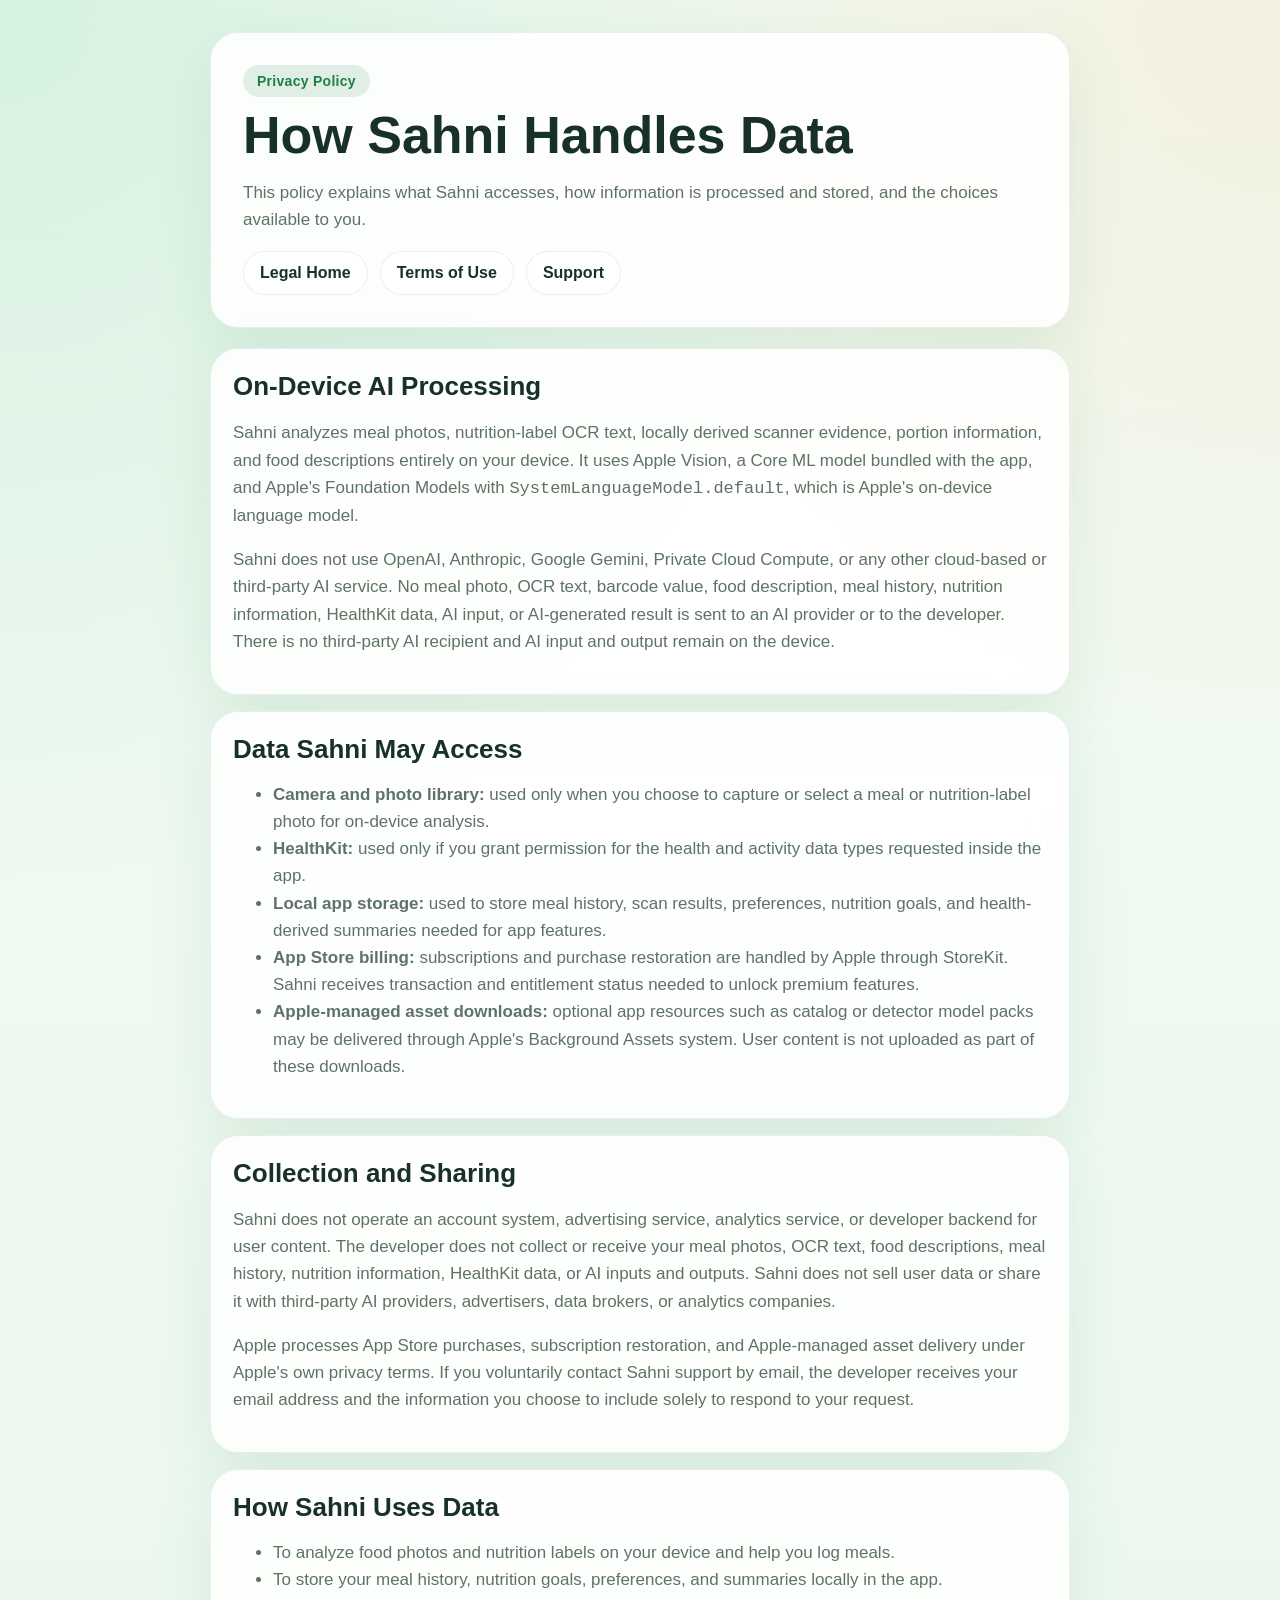
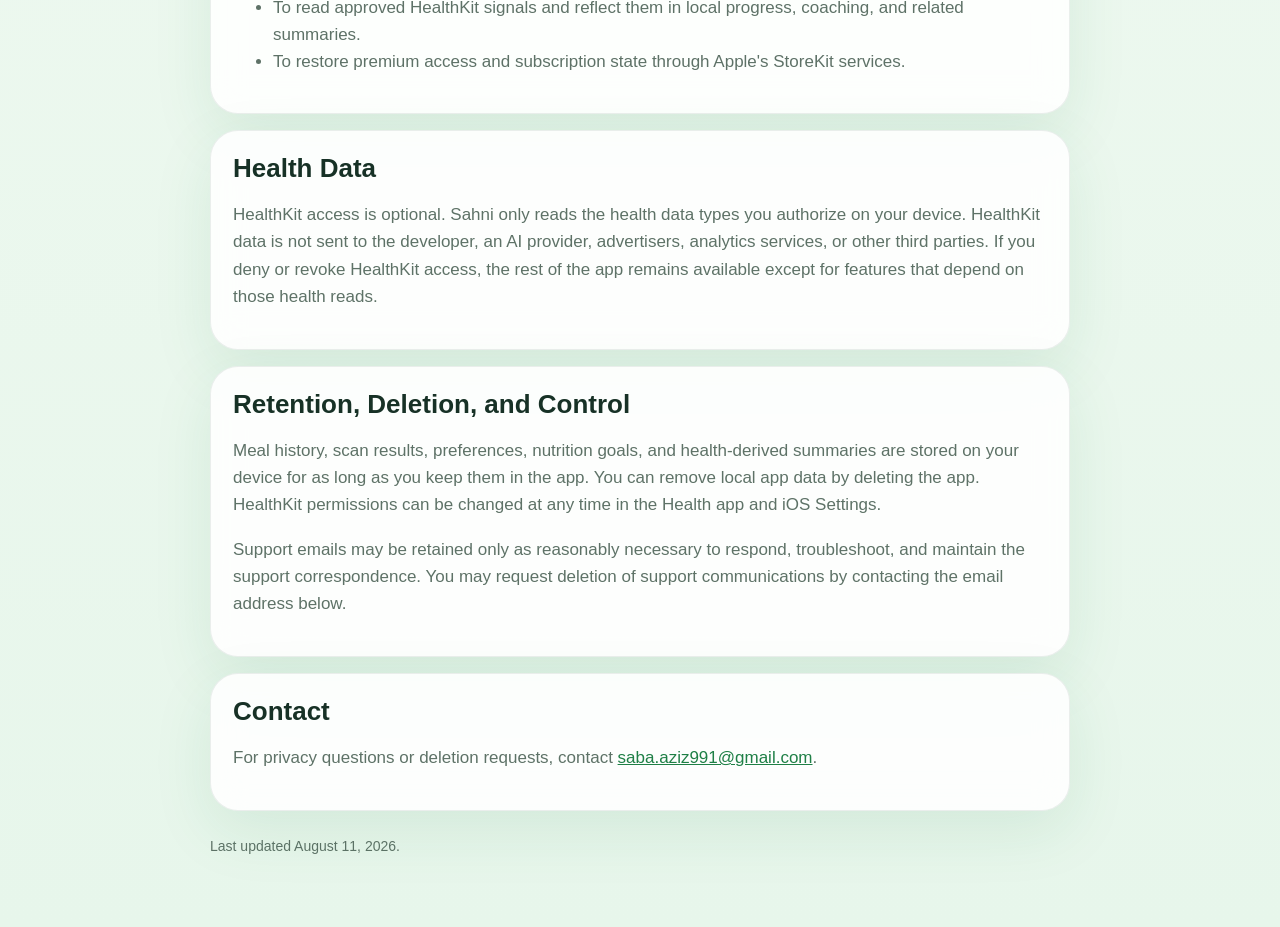
==== legal-site/privacy/index.html @ 1ff76492 "Clarify on-device AI privacy" ====
<!doctype html>
<html lang="en">
  <head>
    <meta charset="utf-8">
    <meta name="viewport" content="width=device-width, initial-scale=1">
    <title>Sahni Privacy Policy</title>
    <meta name="description" content="Privacy Policy for the Sahni app.">
    <link rel="stylesheet" href="../assets/styles.css">
  </head>
  <body>
    <main class="page">
      <section class="hero">
        <div class="eyebrow">Privacy Policy</div>
        <h1>How Sahni Handles Data</h1>
        <p>
          This policy explains what Sahni accesses, how information is processed and stored, and the choices available to you.
        </p>
        <div class="nav">
          <a class="secondary" href="../">Legal Home</a>
          <a class="secondary" href="../terms/">Terms of Use</a>
          <a class="secondary" href="../support/">Support</a>
        </div>
      </section>

      <section class="stack">
        <article class="card">
          <h2>On-Device AI Processing</h2>
          <p>
            Sahni analyzes meal photos, nutrition-label OCR text, locally derived scanner evidence, portion information, and food descriptions entirely on your device. It uses Apple Vision, a Core ML model bundled with the app, and Apple's Foundation Models with <code>SystemLanguageModel.default</code>, which is Apple's on-device language model.
          </p>
          <p>
            Sahni does not use OpenAI, Anthropic, Google Gemini, Private Cloud Compute, or any other cloud-based or third-party AI service. No meal photo, OCR text, barcode value, food description, meal history, nutrition information, HealthKit data, AI input, or AI-generated result is sent to an AI provider or to the developer. There is no third-party AI recipient and AI input and output remain on the device.
          </p>
        </article>

        <article class="card">
          <h2>Data Sahni May Access</h2>
          <ul>
            <li><strong>Camera and photo library:</strong> used only when you choose to capture or select a meal or nutrition-label photo for on-device analysis.</li>
            <li><strong>HealthKit:</strong> used only if you grant permission for the health and activity data types requested inside the app.</li>
            <li><strong>Local app storage:</strong> used to store meal history, scan results, preferences, nutrition goals, and health-derived summaries needed for app features.</li>
            <li><strong>App Store billing:</strong> subscriptions and purchase restoration are handled by Apple through StoreKit. Sahni receives transaction and entitlement status needed to unlock premium features.</li>
            <li><strong>Apple-managed asset downloads:</strong> optional app resources such as catalog or detector model packs may be delivered through Apple's Background Assets system. User content is not uploaded as part of these downloads.</li>
          </ul>
        </article>

        <article class="card">
          <h2>Collection and Sharing</h2>
          <p>
            Sahni does not operate an account system, advertising service, analytics service, or developer backend for user content. The developer does not collect or receive your meal photos, OCR text, food descriptions, meal history, nutrition information, HealthKit data, or AI inputs and outputs. Sahni does not sell user data or share it with third-party AI providers, advertisers, data brokers, or analytics companies.
          </p>
          <p>
            Apple processes App Store purchases, subscription restoration, and Apple-managed asset delivery under Apple's own privacy terms. If you voluntarily contact Sahni support by email, the developer receives your email address and the information you choose to include solely to respond to your request.
          </p>
        </article>

        <article class="card">
          <h2>How Sahni Uses Data</h2>
          <ul>
            <li>To analyze food photos and nutrition labels on your device and help you log meals.</li>
            <li>To store your meal history, nutrition goals, preferences, and summaries locally in the app.</li>
            <li>To read approved HealthKit signals and reflect them in local progress, coaching, and related summaries.</li>
            <li>To restore premium access and subscription state through Apple's StoreKit services.</li>
          </ul>
        </article>

        <article class="card">
          <h2>Health Data</h2>
          <p>
            HealthKit access is optional. Sahni only reads the health data types you authorize on your device. HealthKit data is not sent to the developer, an AI provider, advertisers, analytics services, or other third parties. If you deny or revoke HealthKit access, the rest of the app remains available except for features that depend on those health reads.
          </p>
        </article>

        <article class="card">
          <h2>Retention, Deletion, and Control</h2>
          <p>
            Meal history, scan results, preferences, nutrition goals, and health-derived summaries are stored on your device for as long as you keep them in the app. You can remove local app data by deleting the app. HealthKit permissions can be changed at any time in the Health app and iOS Settings.
          </p>
          <p>
            Support emails may be retained only as reasonably necessary to respond, troubleshoot, and maintain the support correspondence. You may request deletion of support communications by contacting the email address below.
          </p>
        </article>

        <article class="card">
          <h2>Contact</h2>
          <p>
            For privacy questions or deletion requests, contact <a href="mailto:saba.aziz991@gmail.com">saba.aziz991@gmail.com</a>.
          </p>
        </article>
      </section>

      <p class="footer">Last updated August 11, 2026.</p>
    </main>
  </body>
</html>
---- legal-site/assets/styles.css ----
:root {
  --bg: #eef8f0;
  --card: rgba(255, 255, 255, 0.88);
  --text: #173126;
  --muted: #5e7267;
  --accent: #1f7f46;
  --border: rgba(23, 49, 38, 0.08);
  --shadow: 0 20px 60px rgba(31, 127, 70, 0.10);
}

* {
  box-sizing: border-box;
}

body {
  margin: 0;
  font-family: "SF Pro Display", "SF Pro Text", "Helvetica Neue", Helvetica, Arial, sans-serif;
  color: var(--text);
  background:
    radial-gradient(circle at top left, rgba(136, 217, 173, 0.28), transparent 32%),
    radial-gradient(circle at top right, rgba(240, 205, 150, 0.22), transparent 28%),
    linear-gradient(180deg, #f4fbf4 0%, #e7f6eb 100%);
  min-height: 100vh;
}

a {
  color: var(--accent);
}

.page {
  width: min(860px, calc(100% - 32px));
  margin: 0 auto;
  padding: 32px 0 56px;
}

.hero,
.card {
  background: var(--card);
  border: 1px solid var(--border);
  border-radius: 28px;
  box-shadow: var(--shadow);
  backdrop-filter: blur(16px);
}

.hero {
  padding: 32px;
  margin-bottom: 20px;
}

.eyebrow {
  display: inline-block;
  margin-bottom: 12px;
  padding: 8px 14px;
  border-radius: 999px;
  background: rgba(31, 127, 70, 0.12);
  color: var(--accent);
  font-size: 14px;
  font-weight: 700;
  letter-spacing: 0.02em;
}

h1 {
  margin: 0 0 12px;
  font-size: clamp(32px, 5vw, 52px);
  line-height: 1.02;
}

h2 {
  margin: 0 0 12px;
  font-size: 26px;
}

h3 {
  margin: 0 0 10px;
  font-size: 18px;
}

p,
li {
  font-size: 17px;
  line-height: 1.6;
  color: var(--muted);
}

.grid {
  display: grid;
  grid-template-columns: repeat(auto-fit, minmax(220px, 1fr));
  gap: 16px;
}

.card {
  padding: 22px;
}

.nav {
  display: flex;
  flex-wrap: wrap;
  gap: 12px;
  margin-top: 18px;
}

.nav a,
.button-link {
  display: inline-flex;
  align-items: center;
  justify-content: center;
  padding: 12px 16px;
  border-radius: 999px;
  text-decoration: none;
  font-weight: 700;
}

.button-link.primary,
.nav a.primary {
  background: var(--accent);
  color: white;
}

.button-link.secondary,
.nav a.secondary {
  background: rgba(255, 255, 255, 0.74);
  border: 1px solid var(--border);
  color: var(--text);
}

.section {
  margin-top: 20px;
}

.section .card + .card,
.stack > .card + .card {
  margin-top: 16px;
}

.muted {
  color: var(--muted);
}

.footer {
  margin-top: 24px;
  font-size: 14px;
  color: var(--muted);
}

@media (max-width: 640px) {
  .page {
    width: min(100% - 20px, 860px);
    padding-top: 20px;
  }

  .hero,
  .card {
    border-radius: 22px;
  }
}
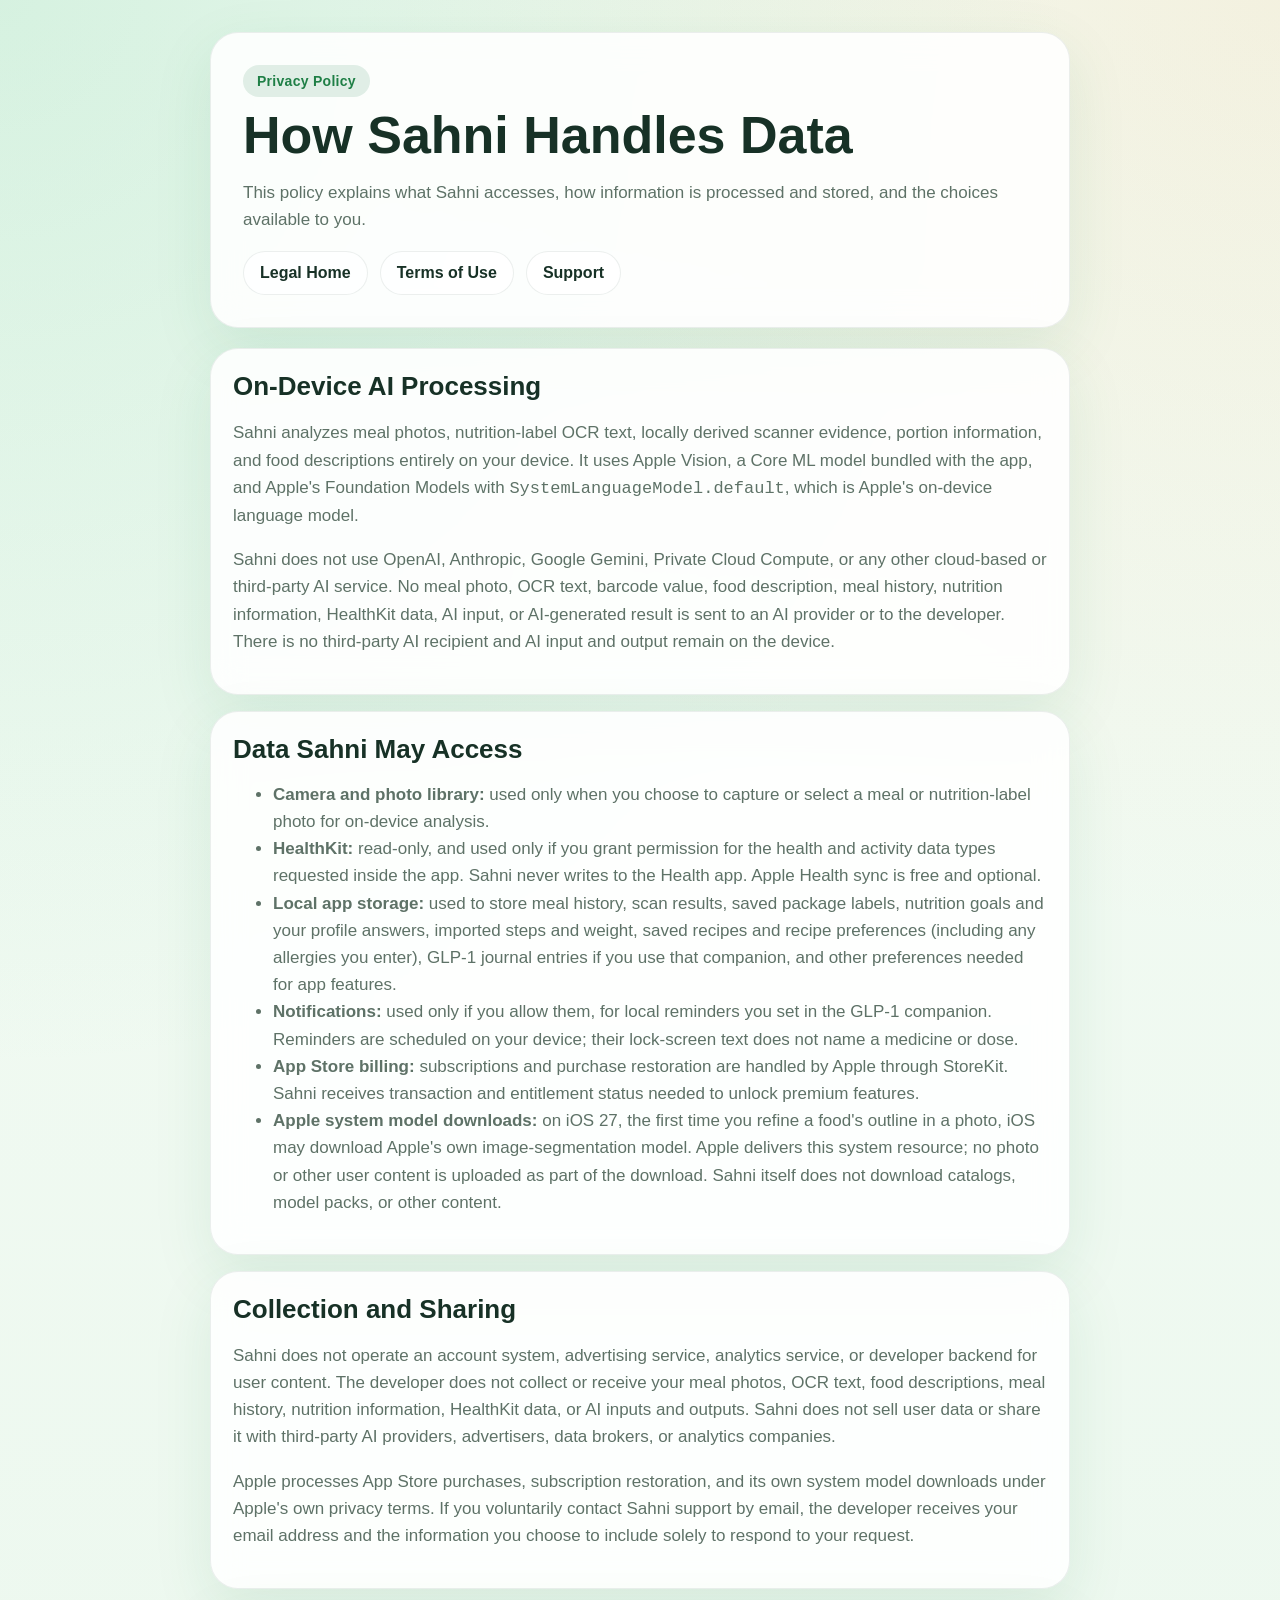
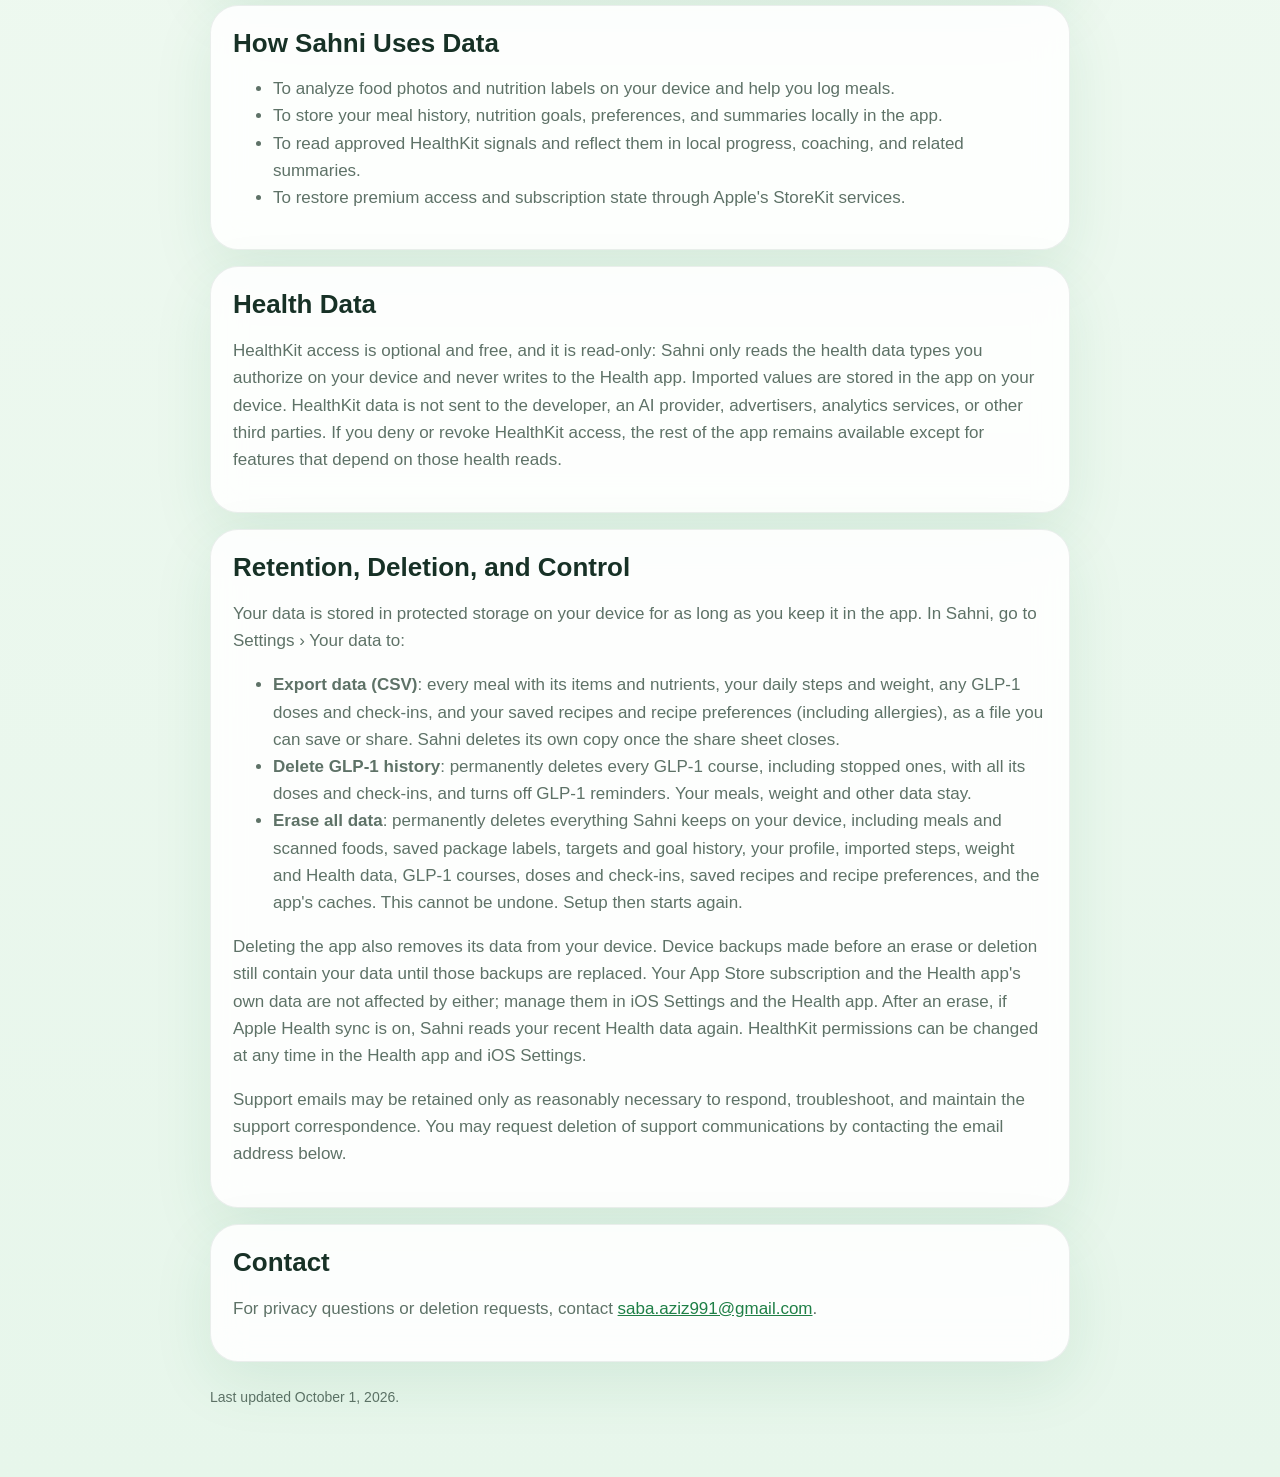
==== commit 5abdbc7c: "Privacy policy: Export and Erase in Settings, no catalog downloads, Health read-only and free Co-Aut" ====
--- a/legal-site/privacy/index.html
+++ b/legal-site/privacy/index.html
@@ -37,10 +37,11 @@
           <h2>Data Sahni May Access</h2>
           <ul>
             <li><strong>Camera and photo library:</strong> used only when you choose to capture or select a meal or nutrition-label photo for on-device analysis.</li>
-            <li><strong>HealthKit:</strong> used only if you grant permission for the health and activity data types requested inside the app.</li>
-            <li><strong>Local app storage:</strong> used to store meal history, scan results, preferences, nutrition goals, and health-derived summaries needed for app features.</li>
+            <li><strong>HealthKit:</strong> read-only, and used only if you grant permission for the health and activity data types requested inside the app. Sahni never writes to the Health app. Apple Health sync is free and optional.</li>
+            <li><strong>Local app storage:</strong> used to store meal history, scan results, saved package labels, nutrition goals and your profile answers, imported steps and weight, saved recipes and recipe preferences (including any allergies you enter), GLP-1 journal entries if you use that companion, and other preferences needed for app features.</li>
+            <li><strong>Notifications:</strong> used only if you allow them, for local reminders you set in the GLP-1 companion. Reminders are scheduled on your device; their lock-screen text does not name a medicine or dose.</li>
             <li><strong>App Store billing:</strong> subscriptions and purchase restoration are handled by Apple through StoreKit. Sahni receives transaction and entitlement status needed to unlock premium features.</li>
-            <li><strong>Apple-managed asset downloads:</strong> optional app resources such as catalog or detector model packs may be delivered through Apple's Background Assets system. User content is not uploaded as part of these downloads.</li>
+            <li><strong>Apple system model downloads:</strong> on iOS 27, the first time you refine a food's outline in a photo, iOS may download Apple's own image-segmentation model. Apple delivers this system resource; no photo or other user content is uploaded as part of the download. Sahni itself does not download catalogs, model packs, or other content.</li>
           </ul>
         </article>
 
@@ -50,7 +51,7 @@
             Sahni does not operate an account system, advertising service, analytics service, or developer backend for user content. The developer does not collect or receive your meal photos, OCR text, food descriptions, meal history, nutrition information, HealthKit data, or AI inputs and outputs. Sahni does not sell user data or share it with third-party AI providers, advertisers, data brokers, or analytics companies.
           </p>
           <p>
-            Apple processes App Store purchases, subscription restoration, and Apple-managed asset delivery under Apple's own privacy terms. If you voluntarily contact Sahni support by email, the developer receives your email address and the information you choose to include solely to respond to your request.
+            Apple processes App Store purchases, subscription restoration, and its own system model downloads under Apple's own privacy terms. If you voluntarily contact Sahni support by email, the developer receives your email address and the information you choose to include solely to respond to your request.
           </p>
         </article>
 
@@ -67,14 +68,22 @@
         <article class="card">
           <h2>Health Data</h2>
           <p>
-            HealthKit access is optional. Sahni only reads the health data types you authorize on your device. HealthKit data is not sent to the developer, an AI provider, advertisers, analytics services, or other third parties. If you deny or revoke HealthKit access, the rest of the app remains available except for features that depend on those health reads.
+            HealthKit access is optional and free, and it is read-only: Sahni only reads the health data types you authorize on your device and never writes to the Health app. Imported values are stored in the app on your device. HealthKit data is not sent to the developer, an AI provider, advertisers, analytics services, or other third parties. If you deny or revoke HealthKit access, the rest of the app remains available except for features that depend on those health reads.
           </p>
         </article>
 
         <article class="card">
           <h2>Retention, Deletion, and Control</h2>
           <p>
-            Meal history, scan results, preferences, nutrition goals, and health-derived summaries are stored on your device for as long as you keep them in the app. You can remove local app data by deleting the app. HealthKit permissions can be changed at any time in the Health app and iOS Settings.
+            Your data is stored in protected storage on your device for as long as you keep it in the app. In Sahni, go to Settings &rsaquo; Your data to:
+          </p>
+          <ul>
+            <li><strong>Export data (CSV)</strong>: every meal with its items and nutrients, your daily steps and weight, any GLP-1 doses and check-ins, and your saved recipes and recipe preferences (including allergies), as a file you can save or share. Sahni deletes its own copy once the share sheet closes.</li>
+            <li><strong>Delete GLP-1 history</strong>: permanently deletes every GLP-1 course, including stopped ones, with all its doses and check-ins, and turns off GLP-1 reminders. Your meals, weight and other data stay.</li>
+            <li><strong>Erase all data</strong>: permanently deletes everything Sahni keeps on your device, including meals and scanned foods, saved package labels, targets and goal history, your profile, imported steps, weight and Health data, GLP-1 courses, doses and check-ins, saved recipes and recipe preferences, and the app's caches. This cannot be undone. Setup then starts again.</li>
+          </ul>
+          <p>
+            Deleting the app also removes its data from your device. Device backups made before an erase or deletion still contain your data until those backups are replaced. Your App Store subscription and the Health app's own data are not affected by either; manage them in iOS Settings and the Health app. After an erase, if Apple Health sync is on, Sahni reads your recent Health data again. HealthKit permissions can be changed at any time in the Health app and iOS Settings.
           </p>
           <p>
             Support emails may be retained only as reasonably necessary to respond, troubleshoot, and maintain the support correspondence. You may request deletion of support communications by contacting the email address below.
@@ -89,7 +98,7 @@
         </article>
       </section>
 
-      <p class="footer">Last updated August 11, 2026.</p>
+      <p class="footer">Last updated October 1, 2026.</p>
     </main>
   </body>
 </html>
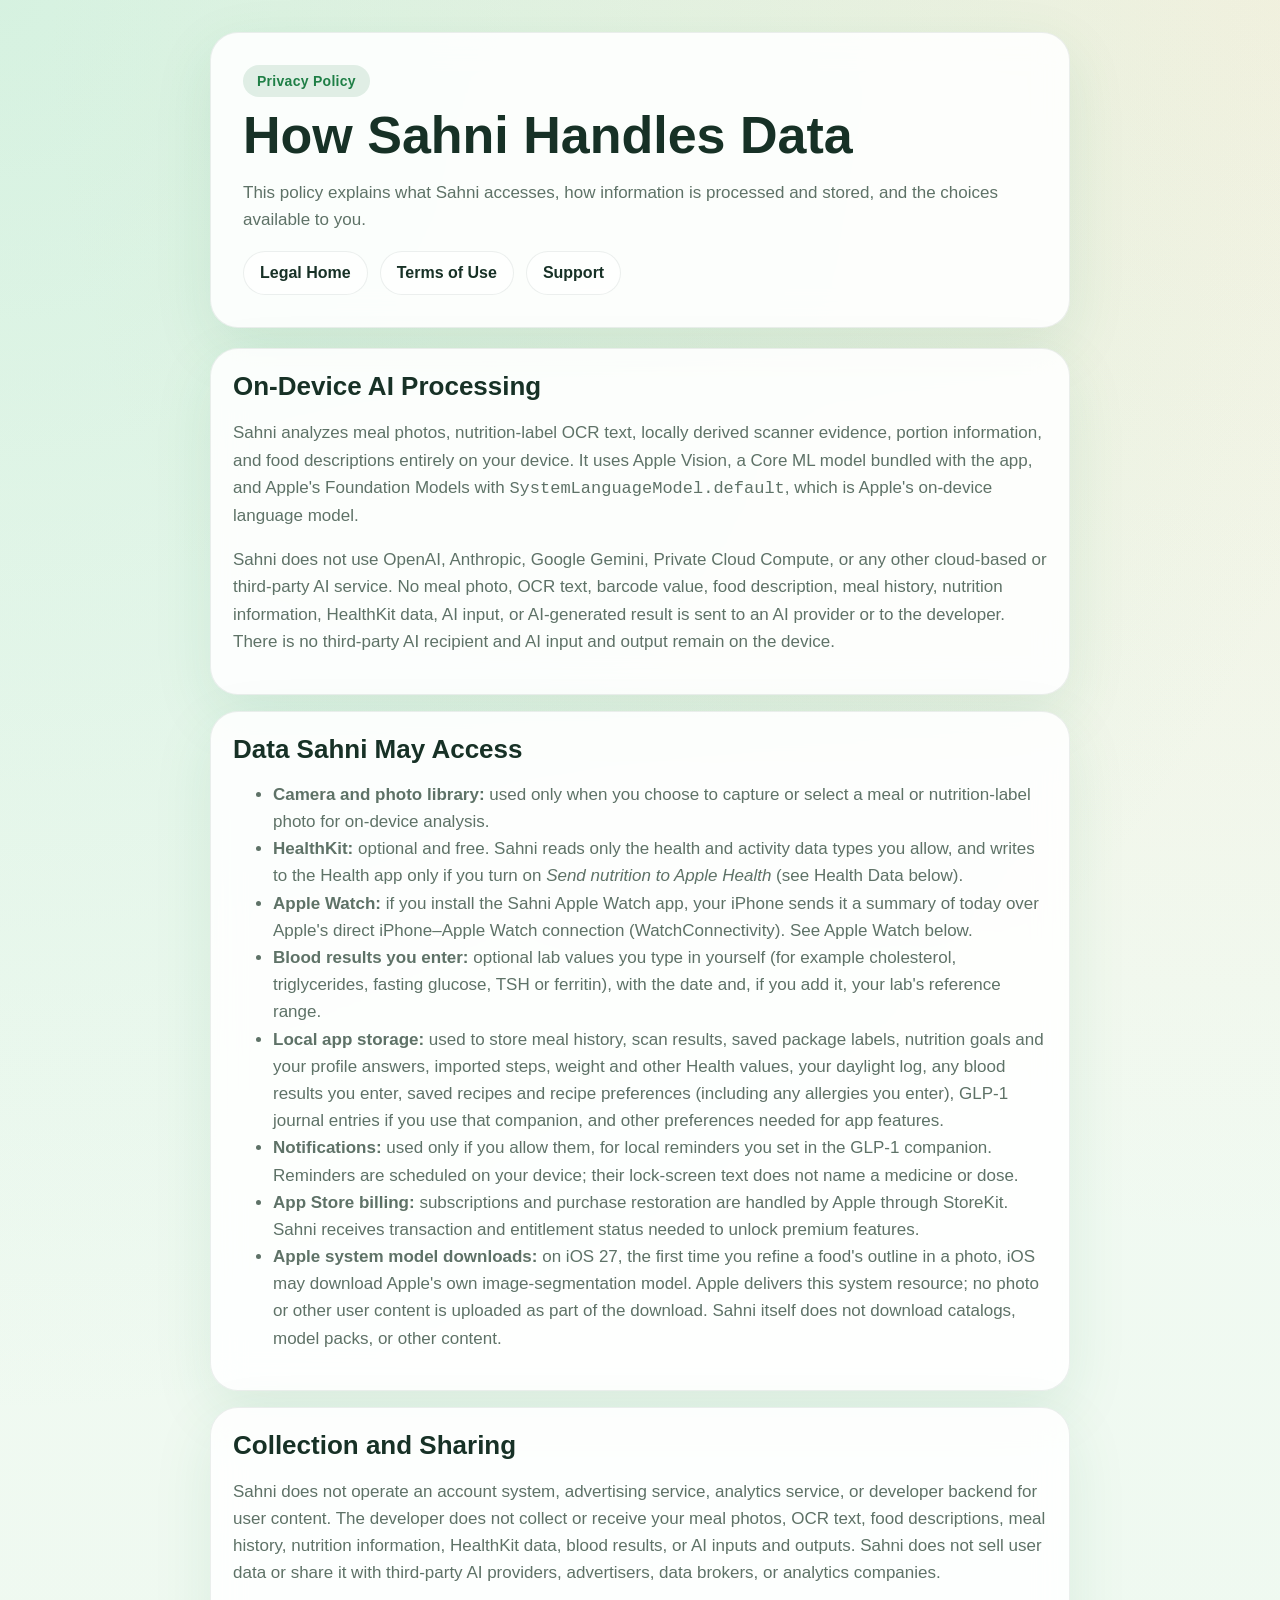
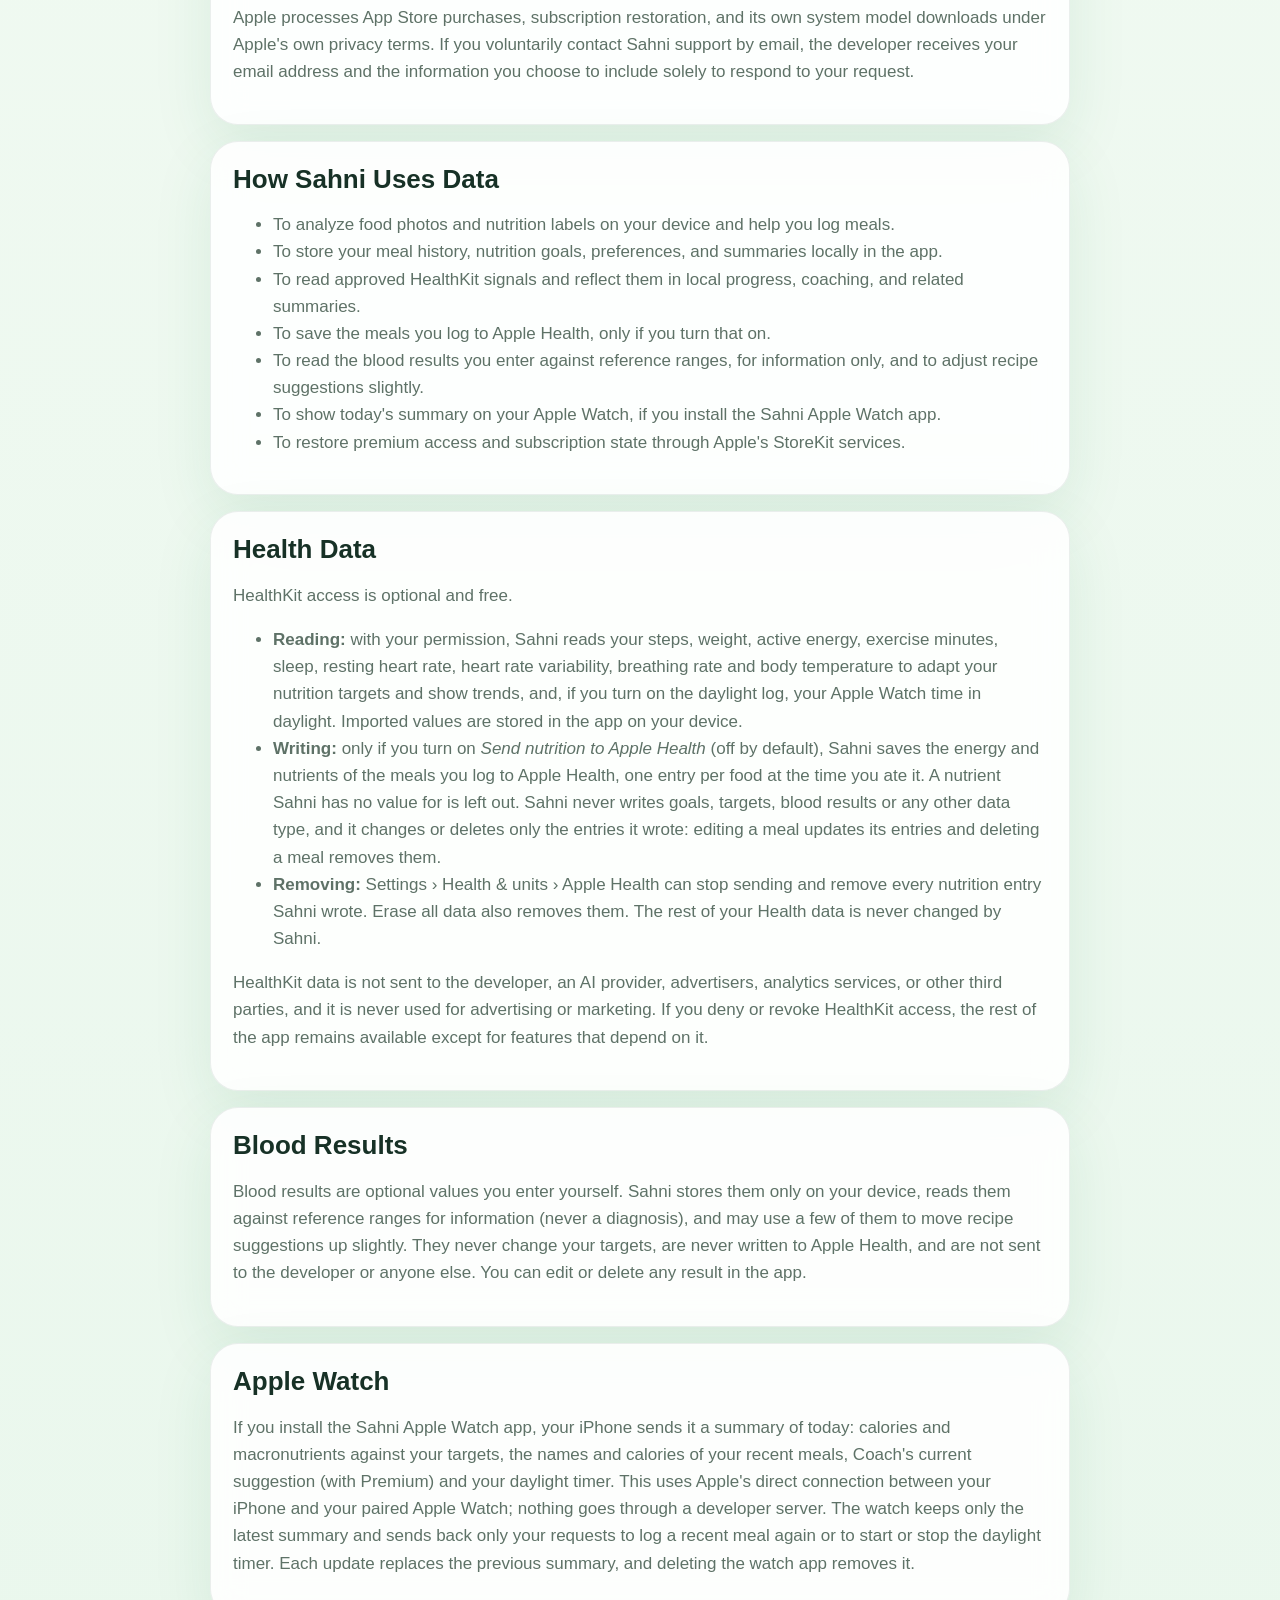
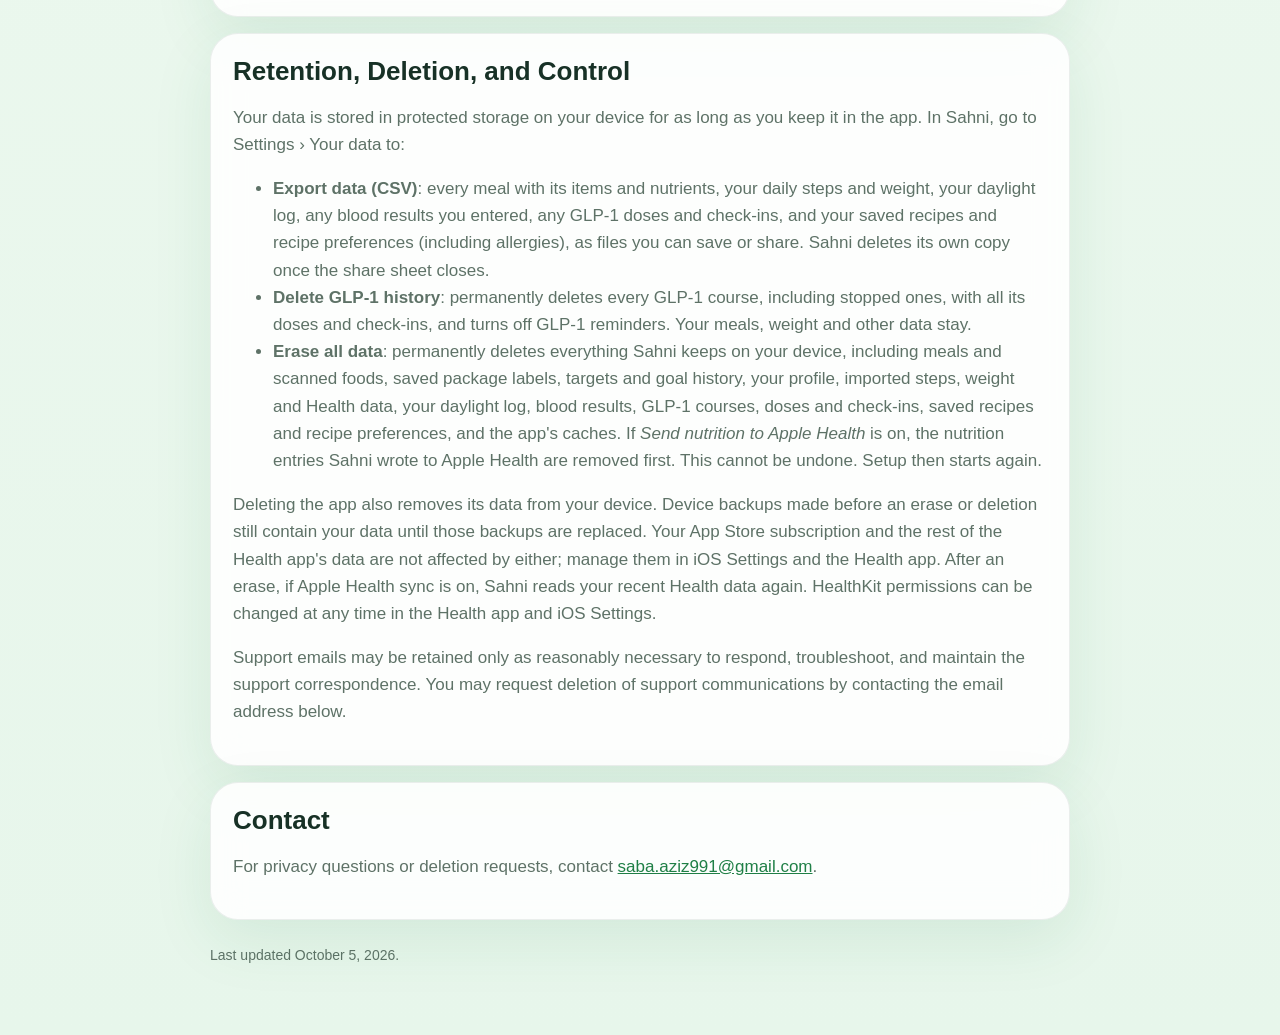
==== commit d47b3d5a: "Privacy policy for 2.0.0: optional nutrition writing to Apple Health, blood results, Apple Watch sum" ====
--- a/legal-site/privacy/index.html
+++ b/legal-site/privacy/index.html
@@ -37,8 +37,10 @@
           <h2>Data Sahni May Access</h2>
           <ul>
             <li><strong>Camera and photo library:</strong> used only when you choose to capture or select a meal or nutrition-label photo for on-device analysis.</li>
-            <li><strong>HealthKit:</strong> read-only, and used only if you grant permission for the health and activity data types requested inside the app. Sahni never writes to the Health app. Apple Health sync is free and optional.</li>
-            <li><strong>Local app storage:</strong> used to store meal history, scan results, saved package labels, nutrition goals and your profile answers, imported steps and weight, saved recipes and recipe preferences (including any allergies you enter), GLP-1 journal entries if you use that companion, and other preferences needed for app features.</li>
+            <li><strong>HealthKit:</strong> optional and free. Sahni reads only the health and activity data types you allow, and writes to the Health app only if you turn on <em>Send nutrition to Apple Health</em> (see Health Data below).</li>
+            <li><strong>Apple Watch:</strong> if you install the Sahni Apple Watch app, your iPhone sends it a summary of today over Apple's direct iPhone&ndash;Apple Watch connection (WatchConnectivity). See Apple Watch below.</li>
+            <li><strong>Blood results you enter:</strong> optional lab values you type in yourself (for example cholesterol, triglycerides, fasting glucose, TSH or ferritin), with the date and, if you add it, your lab's reference range.</li>
+            <li><strong>Local app storage:</strong> used to store meal history, scan results, saved package labels, nutrition goals and your profile answers, imported steps, weight and other Health values, your daylight log, any blood results you enter, saved recipes and recipe preferences (including any allergies you enter), GLP-1 journal entries if you use that companion, and other preferences needed for app features.</li>
             <li><strong>Notifications:</strong> used only if you allow them, for local reminders you set in the GLP-1 companion. Reminders are scheduled on your device; their lock-screen text does not name a medicine or dose.</li>
             <li><strong>App Store billing:</strong> subscriptions and purchase restoration are handled by Apple through StoreKit. Sahni receives transaction and entitlement status needed to unlock premium features.</li>
             <li><strong>Apple system model downloads:</strong> on iOS 27, the first time you refine a food's outline in a photo, iOS may download Apple's own image-segmentation model. Apple delivers this system resource; no photo or other user content is uploaded as part of the download. Sahni itself does not download catalogs, model packs, or other content.</li>
@@ -48,7 +50,7 @@
         <article class="card">
           <h2>Collection and Sharing</h2>
           <p>
-            Sahni does not operate an account system, advertising service, analytics service, or developer backend for user content. The developer does not collect or receive your meal photos, OCR text, food descriptions, meal history, nutrition information, HealthKit data, or AI inputs and outputs. Sahni does not sell user data or share it with third-party AI providers, advertisers, data brokers, or analytics companies.
+            Sahni does not operate an account system, advertising service, analytics service, or developer backend for user content. The developer does not collect or receive your meal photos, OCR text, food descriptions, meal history, nutrition information, HealthKit data, blood results, or AI inputs and outputs. Sahni does not sell user data or share it with third-party AI providers, advertisers, data brokers, or analytics companies.
           </p>
           <p>
             Apple processes App Store purchases, subscription restoration, and its own system model downloads under Apple's own privacy terms. If you voluntarily contact Sahni support by email, the developer receives your email address and the information you choose to include solely to respond to your request.
@@ -61,6 +63,9 @@
             <li>To analyze food photos and nutrition labels on your device and help you log meals.</li>
             <li>To store your meal history, nutrition goals, preferences, and summaries locally in the app.</li>
             <li>To read approved HealthKit signals and reflect them in local progress, coaching, and related summaries.</li>
+            <li>To save the meals you log to Apple Health, only if you turn that on.</li>
+            <li>To read the blood results you enter against reference ranges, for information only, and to adjust recipe suggestions slightly.</li>
+            <li>To show today's summary on your Apple Watch, if you install the Sahni Apple Watch app.</li>
             <li>To restore premium access and subscription state through Apple's StoreKit services.</li>
           </ul>
         </article>
@@ -68,7 +73,29 @@
         <article class="card">
           <h2>Health Data</h2>
           <p>
-            HealthKit access is optional and free, and it is read-only: Sahni only reads the health data types you authorize on your device and never writes to the Health app. Imported values are stored in the app on your device. HealthKit data is not sent to the developer, an AI provider, advertisers, analytics services, or other third parties. If you deny or revoke HealthKit access, the rest of the app remains available except for features that depend on those health reads.
+            HealthKit access is optional and free.
+          </p>
+          <ul>
+            <li><strong>Reading:</strong> with your permission, Sahni reads your steps, weight, active energy, exercise minutes, sleep, resting heart rate, heart rate variability, breathing rate and body temperature to adapt your nutrition targets and show trends, and, if you turn on the daylight log, your Apple Watch time in daylight. Imported values are stored in the app on your device.</li>
+            <li><strong>Writing:</strong> only if you turn on <em>Send nutrition to Apple Health</em> (off by default), Sahni saves the energy and nutrients of the meals you log to Apple Health, one entry per food at the time you ate it. A nutrient Sahni has no value for is left out. Sahni never writes goals, targets, blood results or any other data type, and it changes or deletes only the entries it wrote: editing a meal updates its entries and deleting a meal removes them.</li>
+            <li><strong>Removing:</strong> Settings &rsaquo; Health &amp; units &rsaquo; Apple Health can stop sending and remove every nutrition entry Sahni wrote. Erase all data also removes them. The rest of your Health data is never changed by Sahni.</li>
+          </ul>
+          <p>
+            HealthKit data is not sent to the developer, an AI provider, advertisers, analytics services, or other third parties, and it is never used for advertising or marketing. If you deny or revoke HealthKit access, the rest of the app remains available except for features that depend on it.
+          </p>
+        </article>
+
+        <article class="card">
+          <h2>Blood Results</h2>
+          <p>
+            Blood results are optional values you enter yourself. Sahni stores them only on your device, reads them against reference ranges for information (never a diagnosis), and may use a few of them to move recipe suggestions up slightly. They never change your targets, are never written to Apple Health, and are not sent to the developer or anyone else. You can edit or delete any result in the app.
+          </p>
+        </article>
+
+        <article class="card">
+          <h2>Apple Watch</h2>
+          <p>
+            If you install the Sahni Apple Watch app, your iPhone sends it a summary of today: calories and macronutrients against your targets, the names and calories of your recent meals, Coach's current suggestion (with Premium) and your daylight timer. This uses Apple's direct connection between your iPhone and your paired Apple Watch; nothing goes through a developer server. The watch keeps only the latest summary and sends back only your requests to log a recent meal again or to start or stop the daylight timer. Each update replaces the previous summary, and deleting the watch app removes it.
           </p>
         </article>
 
@@ -78,12 +105,12 @@
             Your data is stored in protected storage on your device for as long as you keep it in the app. In Sahni, go to Settings &rsaquo; Your data to:
           </p>
           <ul>
-            <li><strong>Export data (CSV)</strong>: every meal with its items and nutrients, your daily steps and weight, any GLP-1 doses and check-ins, and your saved recipes and recipe preferences (including allergies), as a file you can save or share. Sahni deletes its own copy once the share sheet closes.</li>
+            <li><strong>Export data (CSV)</strong>: every meal with its items and nutrients, your daily steps and weight, your daylight log, any blood results you entered, any GLP-1 doses and check-ins, and your saved recipes and recipe preferences (including allergies), as files you can save or share. Sahni deletes its own copy once the share sheet closes.</li>
             <li><strong>Delete GLP-1 history</strong>: permanently deletes every GLP-1 course, including stopped ones, with all its doses and check-ins, and turns off GLP-1 reminders. Your meals, weight and other data stay.</li>
-            <li><strong>Erase all data</strong>: permanently deletes everything Sahni keeps on your device, including meals and scanned foods, saved package labels, targets and goal history, your profile, imported steps, weight and Health data, GLP-1 courses, doses and check-ins, saved recipes and recipe preferences, and the app's caches. This cannot be undone. Setup then starts again.</li>
+            <li><strong>Erase all data</strong>: permanently deletes everything Sahni keeps on your device, including meals and scanned foods, saved package labels, targets and goal history, your profile, imported steps, weight and Health data, your daylight log, blood results, GLP-1 courses, doses and check-ins, saved recipes and recipe preferences, and the app's caches. If <em>Send nutrition to Apple Health</em> is on, the nutrition entries Sahni wrote to Apple Health are removed first. This cannot be undone. Setup then starts again.</li>
           </ul>
           <p>
-            Deleting the app also removes its data from your device. Device backups made before an erase or deletion still contain your data until those backups are replaced. Your App Store subscription and the Health app's own data are not affected by either; manage them in iOS Settings and the Health app. After an erase, if Apple Health sync is on, Sahni reads your recent Health data again. HealthKit permissions can be changed at any time in the Health app and iOS Settings.
+            Deleting the app also removes its data from your device. Device backups made before an erase or deletion still contain your data until those backups are replaced. Your App Store subscription and the rest of the Health app's data are not affected by either; manage them in iOS Settings and the Health app. After an erase, if Apple Health sync is on, Sahni reads your recent Health data again. HealthKit permissions can be changed at any time in the Health app and iOS Settings.
           </p>
           <p>
             Support emails may be retained only as reasonably necessary to respond, troubleshoot, and maintain the support correspondence. You may request deletion of support communications by contacting the email address below.
@@ -98,7 +125,7 @@
         </article>
       </section>
 
-      <p class="footer">Last updated October 1, 2026.</p>
+      <p class="footer">Last updated October 5, 2026.</p>
     </main>
   </body>
 </html>
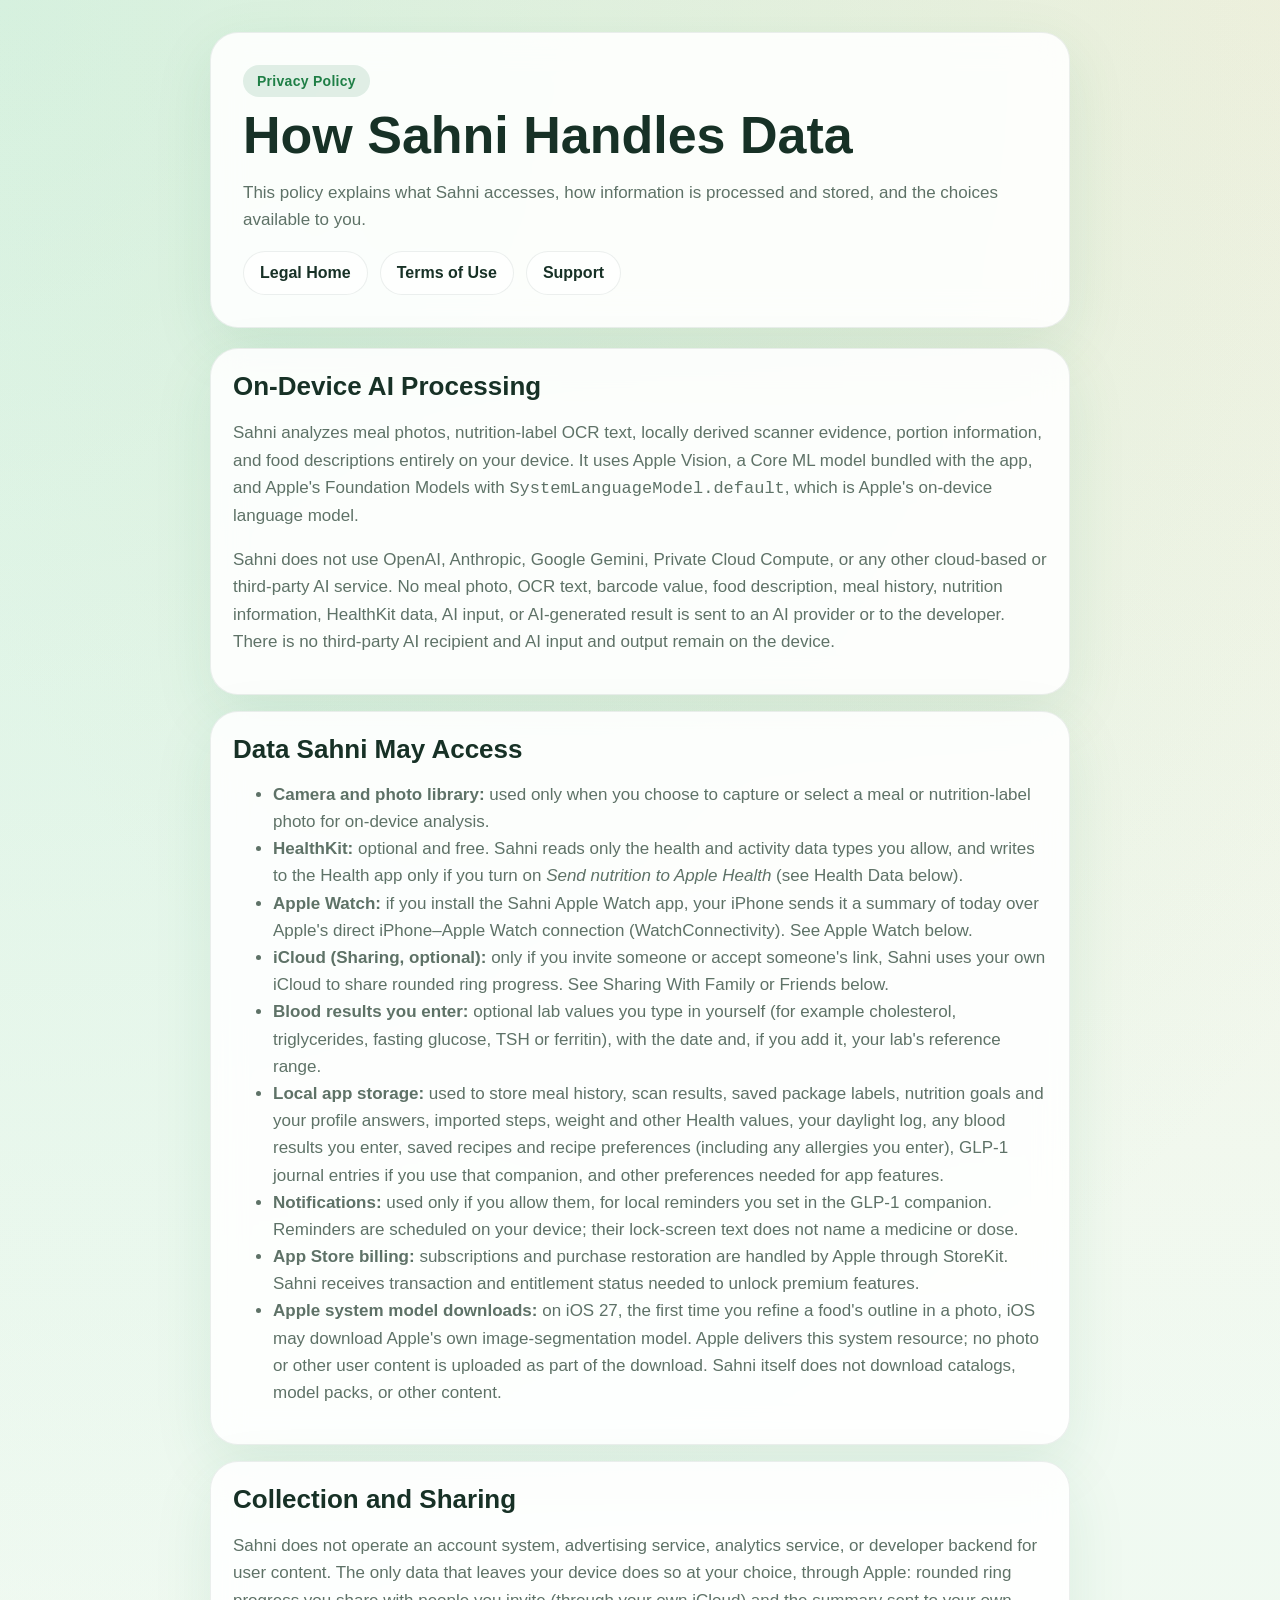
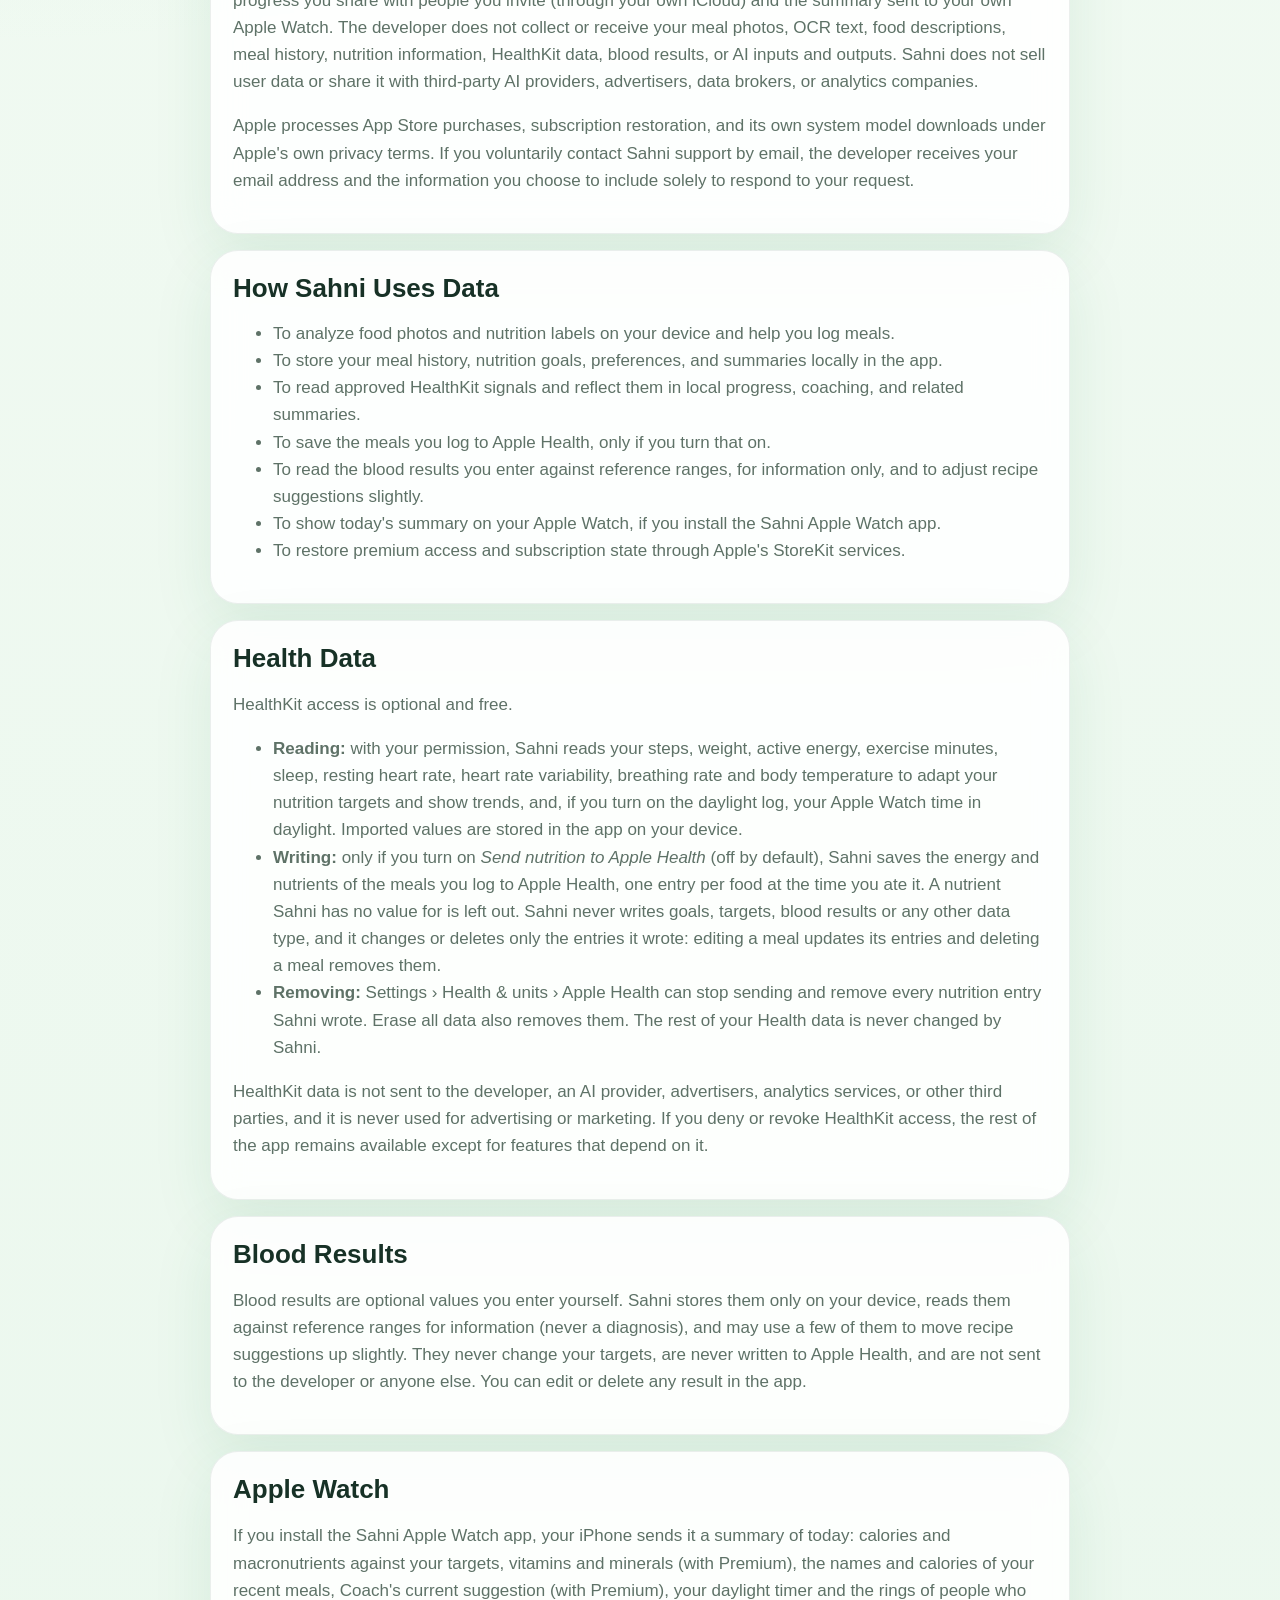
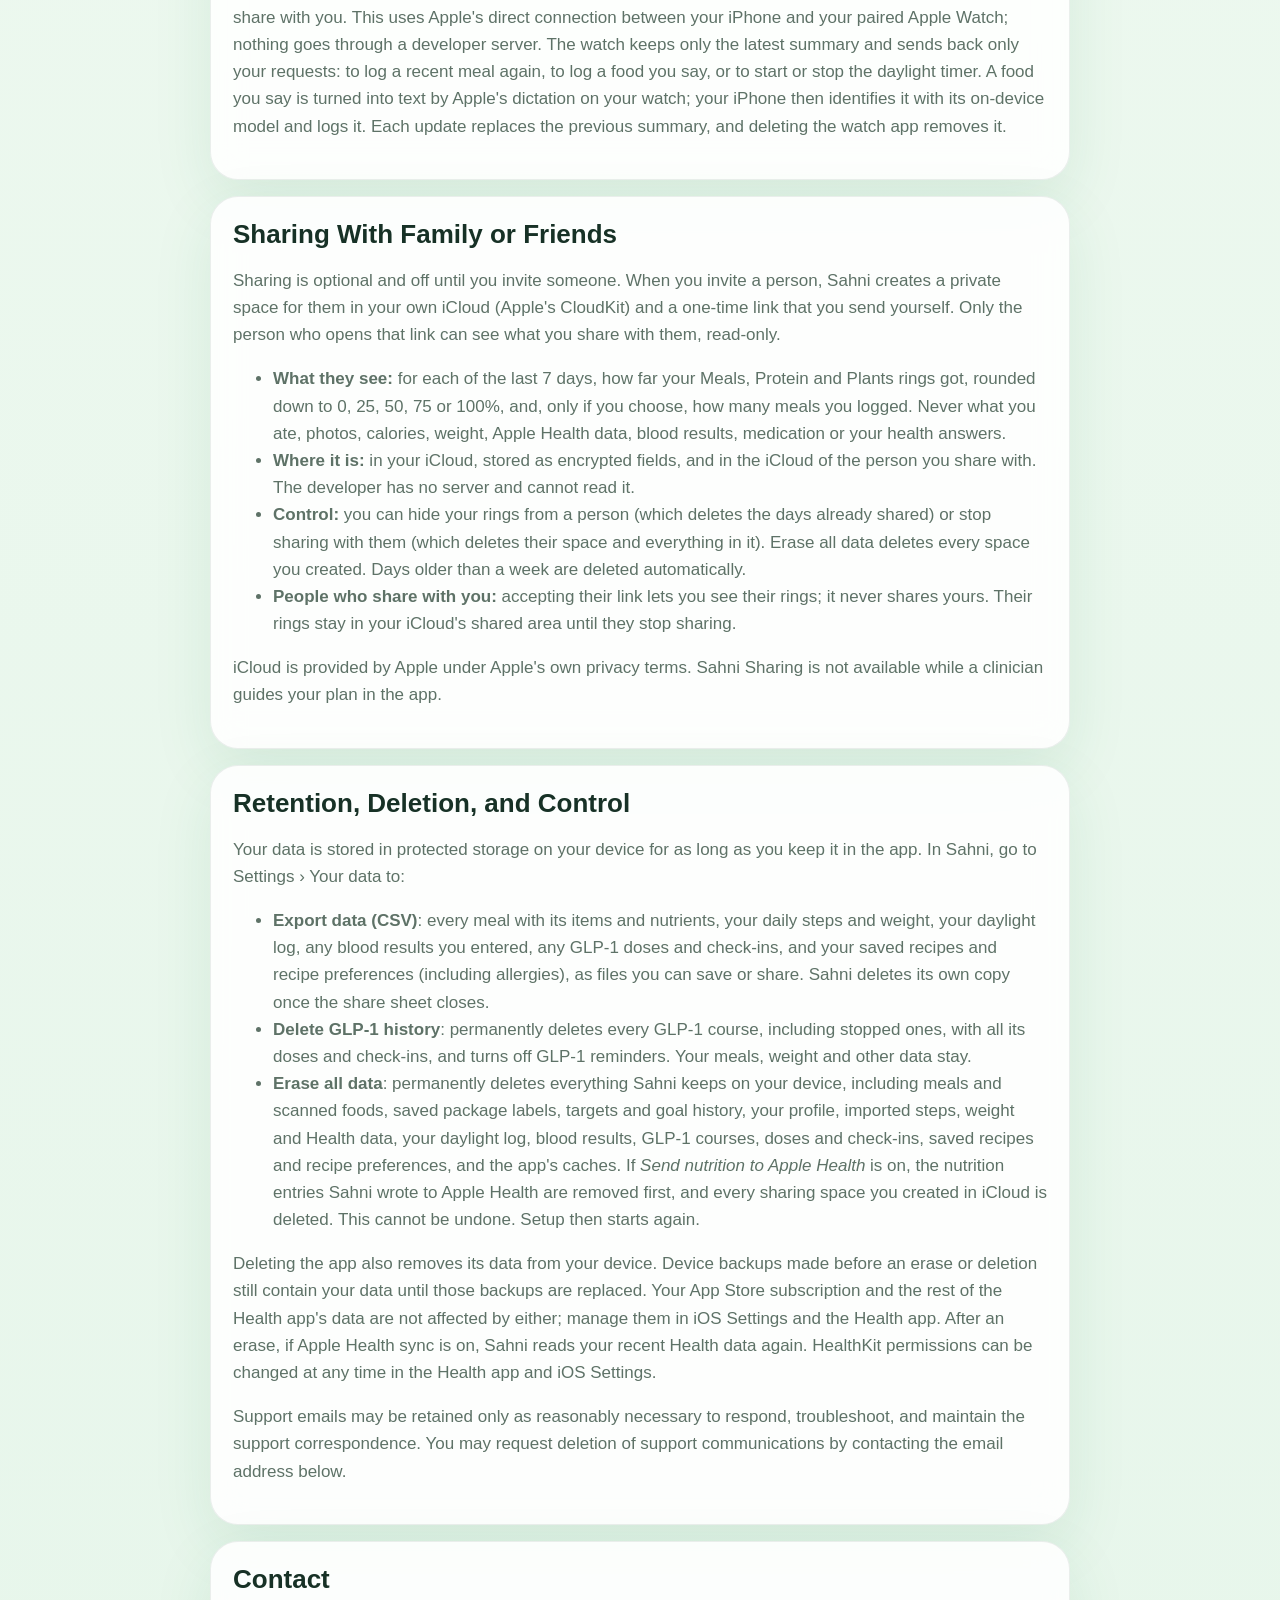
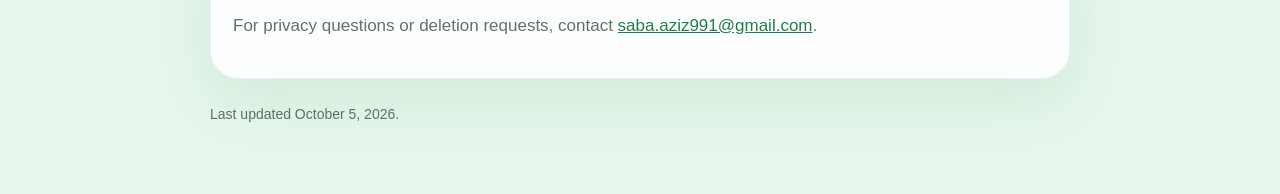
==== commit f7ac72f0: "Privacy policy: optional ring sharing through the person's own iCloud, food dictation on Apple Watch" ====
--- a/legal-site/privacy/index.html
+++ b/legal-site/privacy/index.html
@@ -39,6 +39,7 @@
             <li><strong>Camera and photo library:</strong> used only when you choose to capture or select a meal or nutrition-label photo for on-device analysis.</li>
             <li><strong>HealthKit:</strong> optional and free. Sahni reads only the health and activity data types you allow, and writes to the Health app only if you turn on <em>Send nutrition to Apple Health</em> (see Health Data below).</li>
             <li><strong>Apple Watch:</strong> if you install the Sahni Apple Watch app, your iPhone sends it a summary of today over Apple's direct iPhone&ndash;Apple Watch connection (WatchConnectivity). See Apple Watch below.</li>
+            <li><strong>iCloud (Sharing, optional):</strong> only if you invite someone or accept someone's link, Sahni uses your own iCloud to share rounded ring progress. See Sharing With Family or Friends below.</li>
             <li><strong>Blood results you enter:</strong> optional lab values you type in yourself (for example cholesterol, triglycerides, fasting glucose, TSH or ferritin), with the date and, if you add it, your lab's reference range.</li>
             <li><strong>Local app storage:</strong> used to store meal history, scan results, saved package labels, nutrition goals and your profile answers, imported steps, weight and other Health values, your daylight log, any blood results you enter, saved recipes and recipe preferences (including any allergies you enter), GLP-1 journal entries if you use that companion, and other preferences needed for app features.</li>
             <li><strong>Notifications:</strong> used only if you allow them, for local reminders you set in the GLP-1 companion. Reminders are scheduled on your device; their lock-screen text does not name a medicine or dose.</li>
@@ -50,7 +51,7 @@
         <article class="card">
           <h2>Collection and Sharing</h2>
           <p>
-            Sahni does not operate an account system, advertising service, analytics service, or developer backend for user content. The developer does not collect or receive your meal photos, OCR text, food descriptions, meal history, nutrition information, HealthKit data, blood results, or AI inputs and outputs. Sahni does not sell user data or share it with third-party AI providers, advertisers, data brokers, or analytics companies.
+            Sahni does not operate an account system, advertising service, analytics service, or developer backend for user content. The only data that leaves your device does so at your choice, through Apple: rounded ring progress you share with people you invite (through your own iCloud) and the summary sent to your own Apple Watch. The developer does not collect or receive your meal photos, OCR text, food descriptions, meal history, nutrition information, HealthKit data, blood results, or AI inputs and outputs. Sahni does not sell user data or share it with third-party AI providers, advertisers, data brokers, or analytics companies.
           </p>
           <p>
             Apple processes App Store purchases, subscription restoration, and its own system model downloads under Apple's own privacy terms. If you voluntarily contact Sahni support by email, the developer receives your email address and the information you choose to include solely to respond to your request.
@@ -95,7 +96,23 @@
         <article class="card">
           <h2>Apple Watch</h2>
           <p>
-            If you install the Sahni Apple Watch app, your iPhone sends it a summary of today: calories and macronutrients against your targets, the names and calories of your recent meals, Coach's current suggestion (with Premium) and your daylight timer. This uses Apple's direct connection between your iPhone and your paired Apple Watch; nothing goes through a developer server. The watch keeps only the latest summary and sends back only your requests to log a recent meal again or to start or stop the daylight timer. Each update replaces the previous summary, and deleting the watch app removes it.
+            If you install the Sahni Apple Watch app, your iPhone sends it a summary of today: calories and macronutrients against your targets, vitamins and minerals (with Premium), the names and calories of your recent meals, Coach's current suggestion (with Premium), your daylight timer and the rings of people who share with you. This uses Apple's direct connection between your iPhone and your paired Apple Watch; nothing goes through a developer server. The watch keeps only the latest summary and sends back only your requests: to log a recent meal again, to log a food you say, or to start or stop the daylight timer. A food you say is turned into text by Apple's dictation on your watch; your iPhone then identifies it with its on-device model and logs it. Each update replaces the previous summary, and deleting the watch app removes it.
+          </p>
+        </article>
+
+        <article class="card">
+          <h2>Sharing With Family or Friends</h2>
+          <p>
+            Sharing is optional and off until you invite someone. When you invite a person, Sahni creates a private space for them in your own iCloud (Apple's CloudKit) and a one-time link that you send yourself. Only the person who opens that link can see what you share with them, read-only.
+          </p>
+          <ul>
+            <li><strong>What they see:</strong> for each of the last 7 days, how far your Meals, Protein and Plants rings got, rounded down to 0, 25, 50, 75 or 100%, and, only if you choose, how many meals you logged. Never what you ate, photos, calories, weight, Apple Health data, blood results, medication or your health answers.</li>
+            <li><strong>Where it is:</strong> in your iCloud, stored as encrypted fields, and in the iCloud of the person you share with. The developer has no server and cannot read it.</li>
+            <li><strong>Control:</strong> you can hide your rings from a person (which deletes the days already shared) or stop sharing with them (which deletes their space and everything in it). Erase all data deletes every space you created. Days older than a week are deleted automatically.</li>
+            <li><strong>People who share with you:</strong> accepting their link lets you see their rings; it never shares yours. Their rings stay in your iCloud's shared area until they stop sharing.</li>
+          </ul>
+          <p>
+            iCloud is provided by Apple under Apple's own privacy terms. Sahni Sharing is not available while a clinician guides your plan in the app.
           </p>
         </article>
 
@@ -107,7 +124,7 @@
           <ul>
             <li><strong>Export data (CSV)</strong>: every meal with its items and nutrients, your daily steps and weight, your daylight log, any blood results you entered, any GLP-1 doses and check-ins, and your saved recipes and recipe preferences (including allergies), as files you can save or share. Sahni deletes its own copy once the share sheet closes.</li>
             <li><strong>Delete GLP-1 history</strong>: permanently deletes every GLP-1 course, including stopped ones, with all its doses and check-ins, and turns off GLP-1 reminders. Your meals, weight and other data stay.</li>
-            <li><strong>Erase all data</strong>: permanently deletes everything Sahni keeps on your device, including meals and scanned foods, saved package labels, targets and goal history, your profile, imported steps, weight and Health data, your daylight log, blood results, GLP-1 courses, doses and check-ins, saved recipes and recipe preferences, and the app's caches. If <em>Send nutrition to Apple Health</em> is on, the nutrition entries Sahni wrote to Apple Health are removed first. This cannot be undone. Setup then starts again.</li>
+            <li><strong>Erase all data</strong>: permanently deletes everything Sahni keeps on your device, including meals and scanned foods, saved package labels, targets and goal history, your profile, imported steps, weight and Health data, your daylight log, blood results, GLP-1 courses, doses and check-ins, saved recipes and recipe preferences, and the app's caches. If <em>Send nutrition to Apple Health</em> is on, the nutrition entries Sahni wrote to Apple Health are removed first, and every sharing space you created in iCloud is deleted. This cannot be undone. Setup then starts again.</li>
           </ul>
           <p>
             Deleting the app also removes its data from your device. Device backups made before an erase or deletion still contain your data until those backups are replaced. Your App Store subscription and the rest of the Health app's data are not affected by either; manage them in iOS Settings and the Health app. After an erase, if Apple Health sync is on, Sahni reads your recent Health data again. HealthKit permissions can be changed at any time in the Health app and iOS Settings.
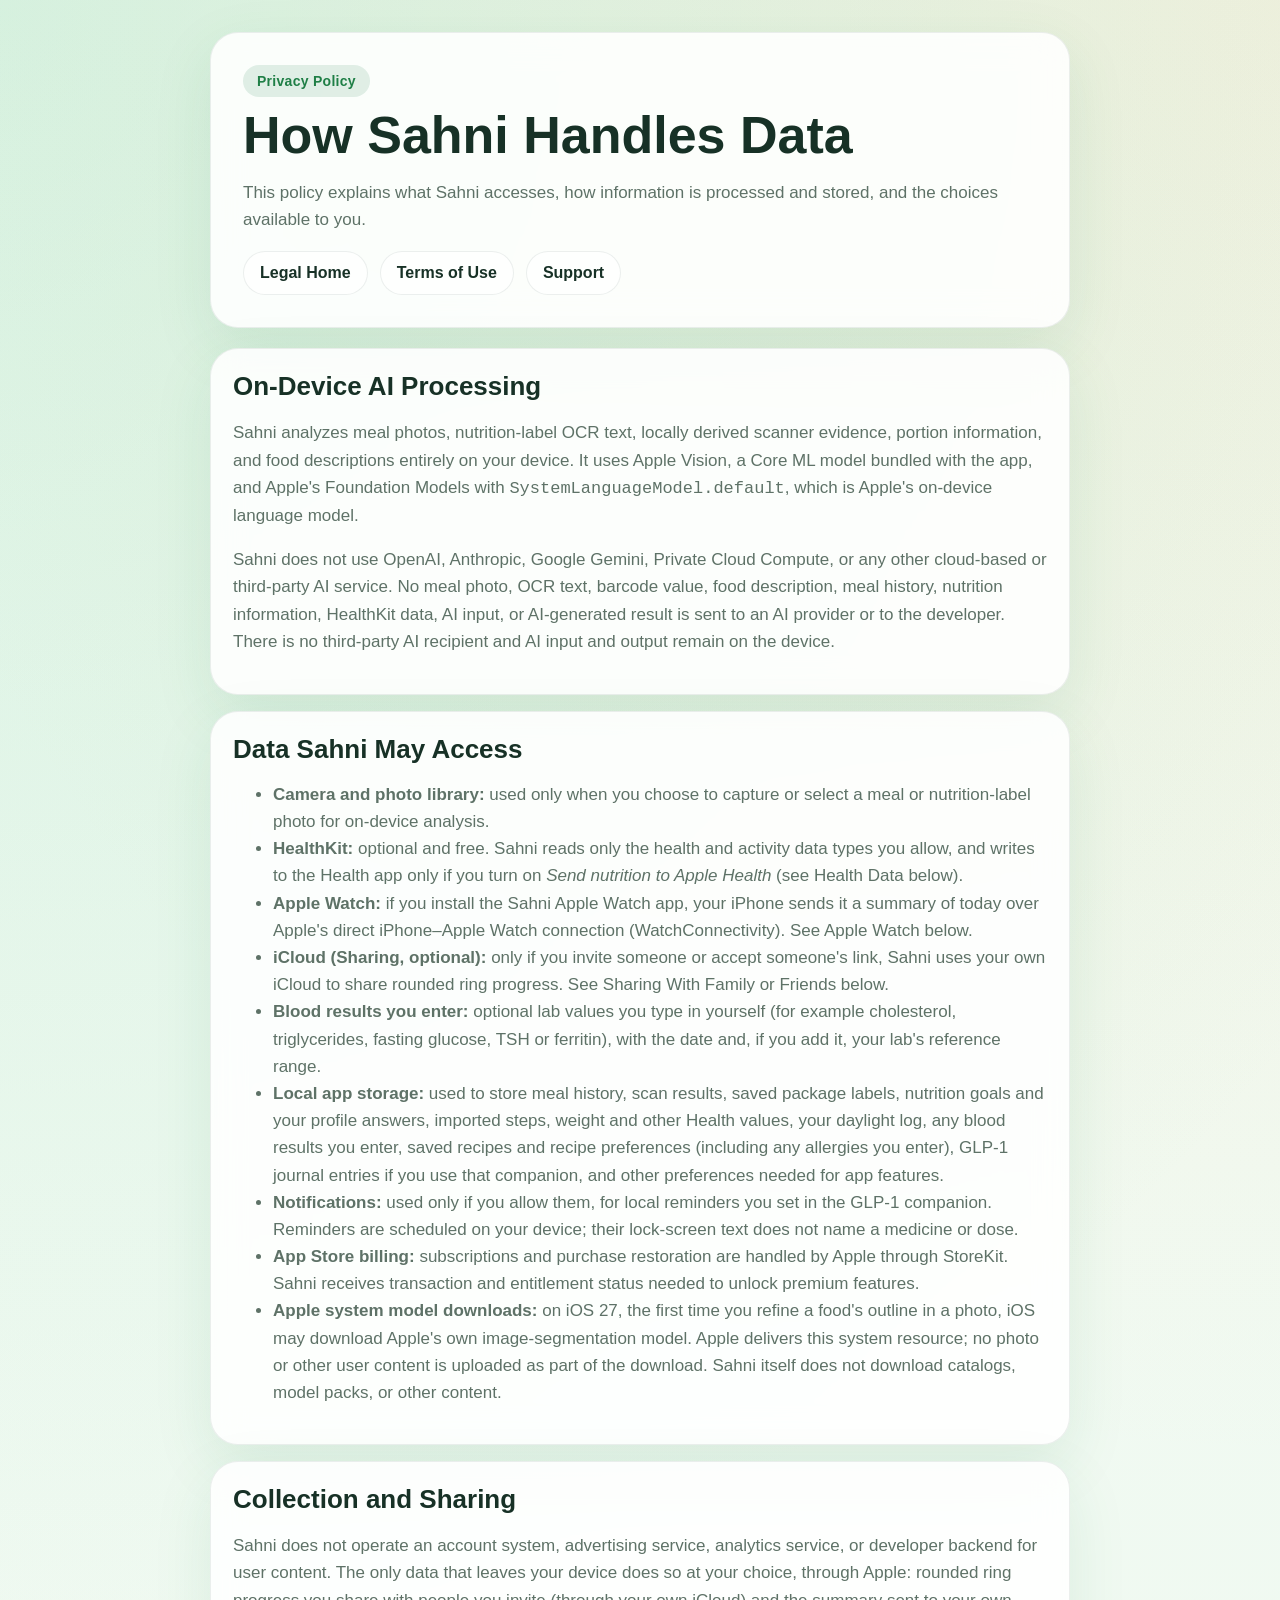
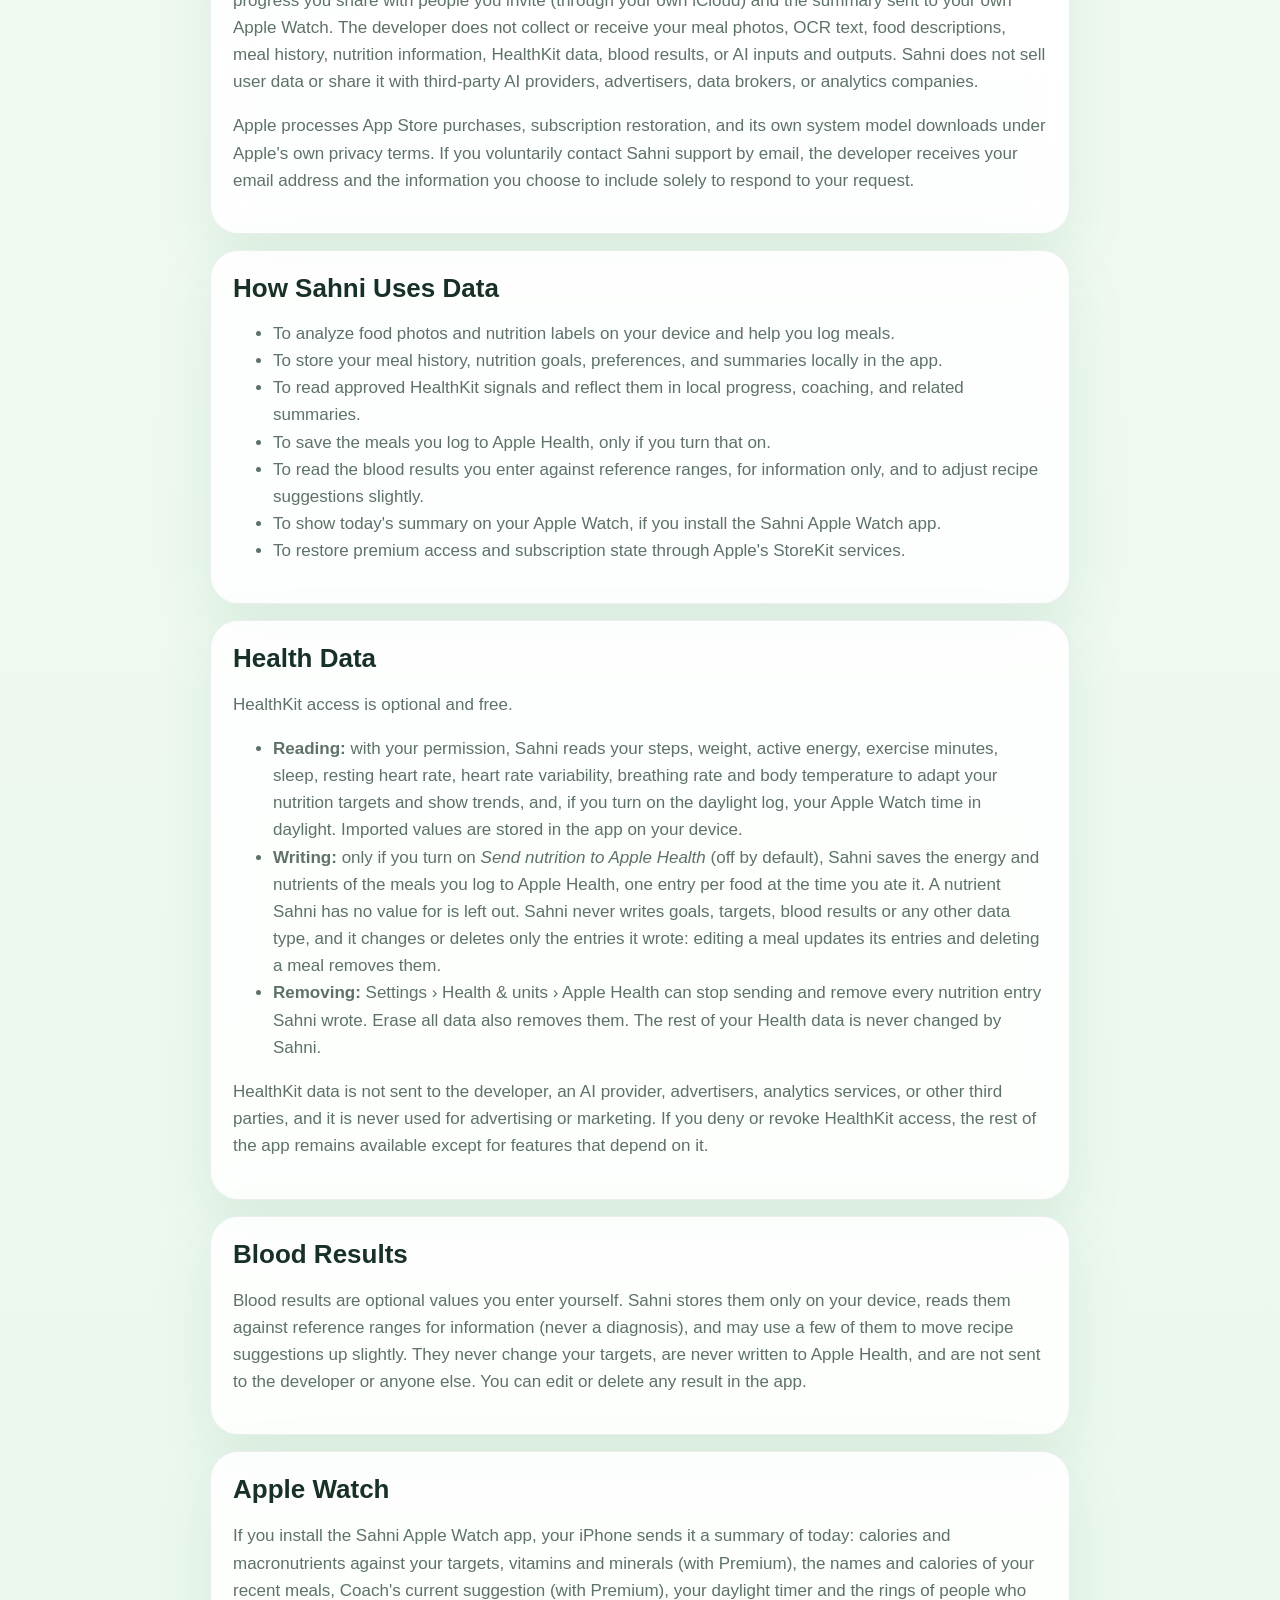
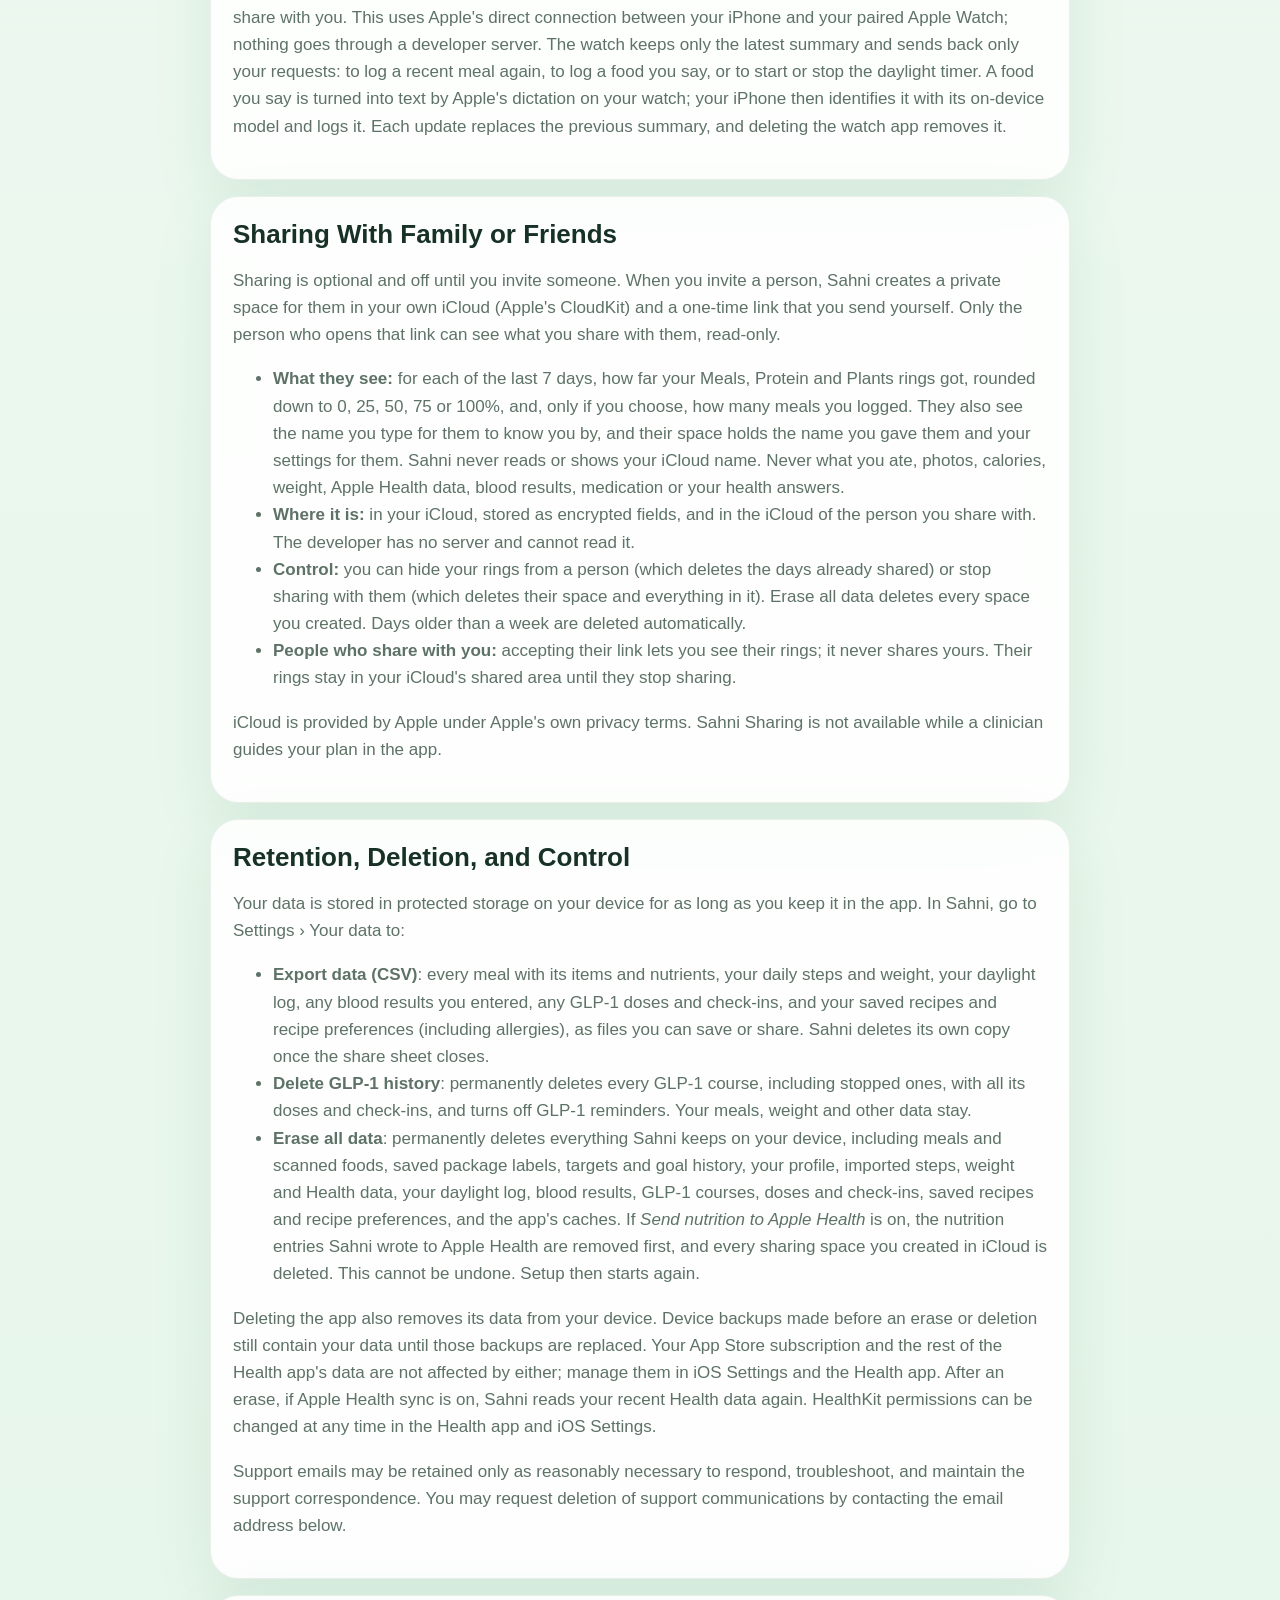
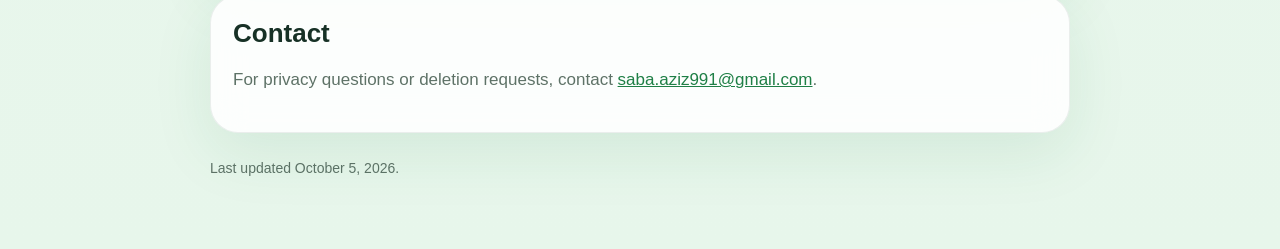
==== commit 09f5d619: "Privacy: sharing shows the name you type to be known by, never your iCloud name Co-Authored-By: Clau" ====
--- a/legal-site/privacy/index.html
+++ b/legal-site/privacy/index.html
@@ -106,7 +106,7 @@
             Sharing is optional and off until you invite someone. When you invite a person, Sahni creates a private space for them in your own iCloud (Apple's CloudKit) and a one-time link that you send yourself. Only the person who opens that link can see what you share with them, read-only.
           </p>
           <ul>
-            <li><strong>What they see:</strong> for each of the last 7 days, how far your Meals, Protein and Plants rings got, rounded down to 0, 25, 50, 75 or 100%, and, only if you choose, how many meals you logged. Never what you ate, photos, calories, weight, Apple Health data, blood results, medication or your health answers.</li>
+            <li><strong>What they see:</strong> for each of the last 7 days, how far your Meals, Protein and Plants rings got, rounded down to 0, 25, 50, 75 or 100%, and, only if you choose, how many meals you logged. They also see the name you type for them to know you by, and their space holds the name you gave them and your settings for them. Sahni never reads or shows your iCloud name. Never what you ate, photos, calories, weight, Apple Health data, blood results, medication or your health answers.</li>
             <li><strong>Where it is:</strong> in your iCloud, stored as encrypted fields, and in the iCloud of the person you share with. The developer has no server and cannot read it.</li>
             <li><strong>Control:</strong> you can hide your rings from a person (which deletes the days already shared) or stop sharing with them (which deletes their space and everything in it). Erase all data deletes every space you created. Days older than a week are deleted automatically.</li>
             <li><strong>People who share with you:</strong> accepting their link lets you see their rings; it never shares yours. Their rings stay in your iCloud's shared area until they stop sharing.</li>
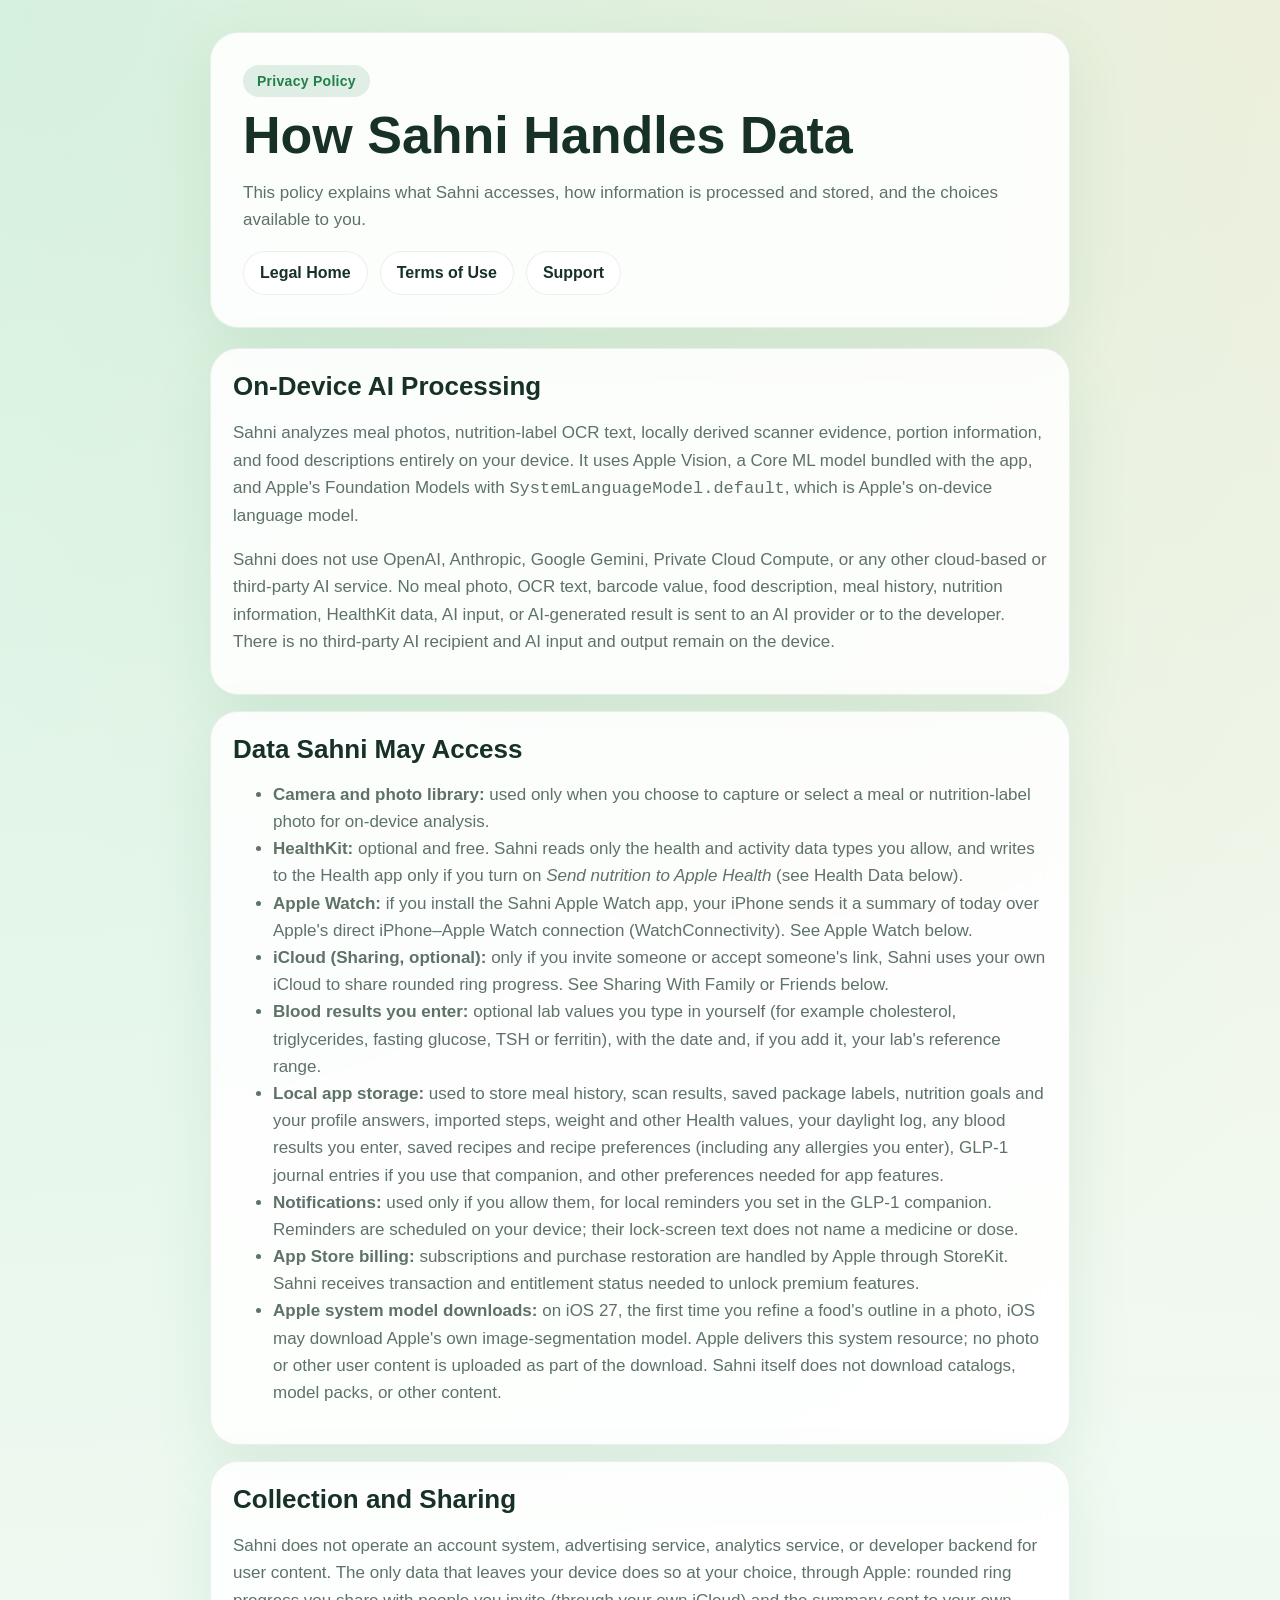
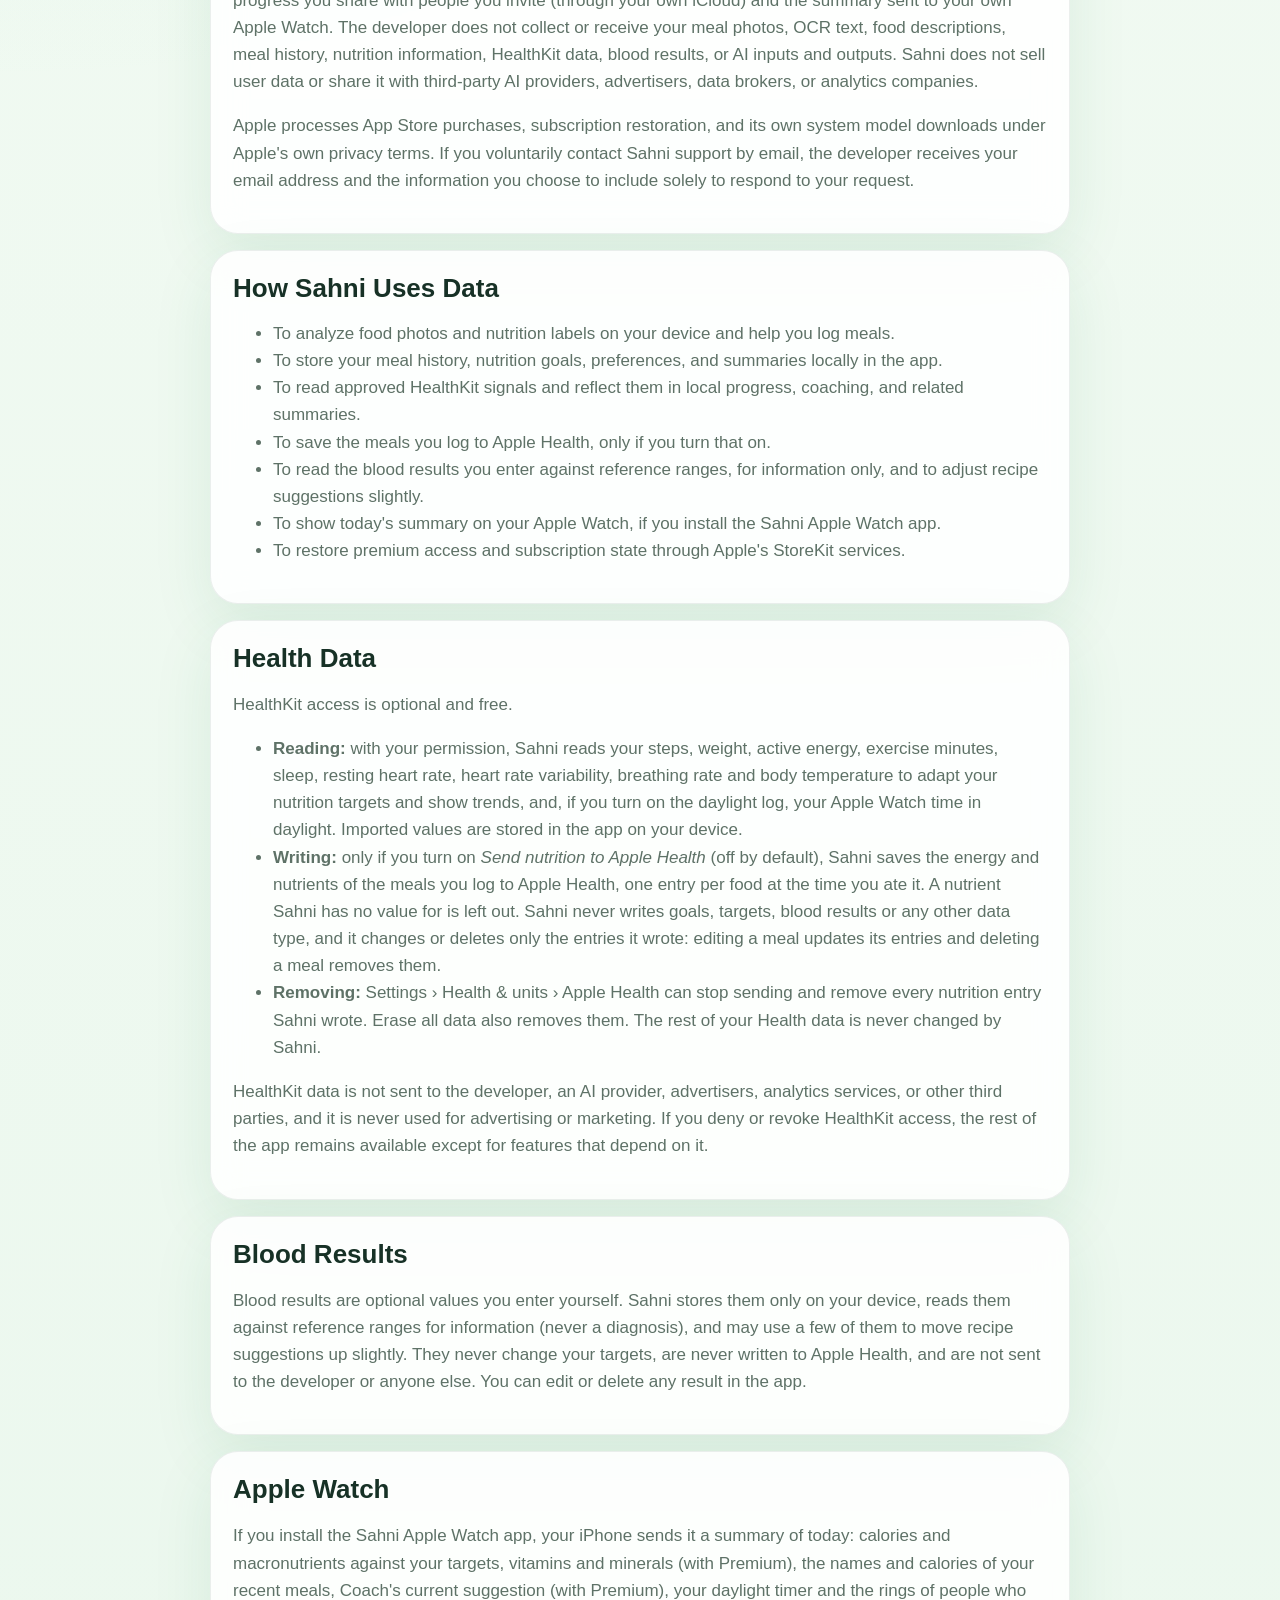
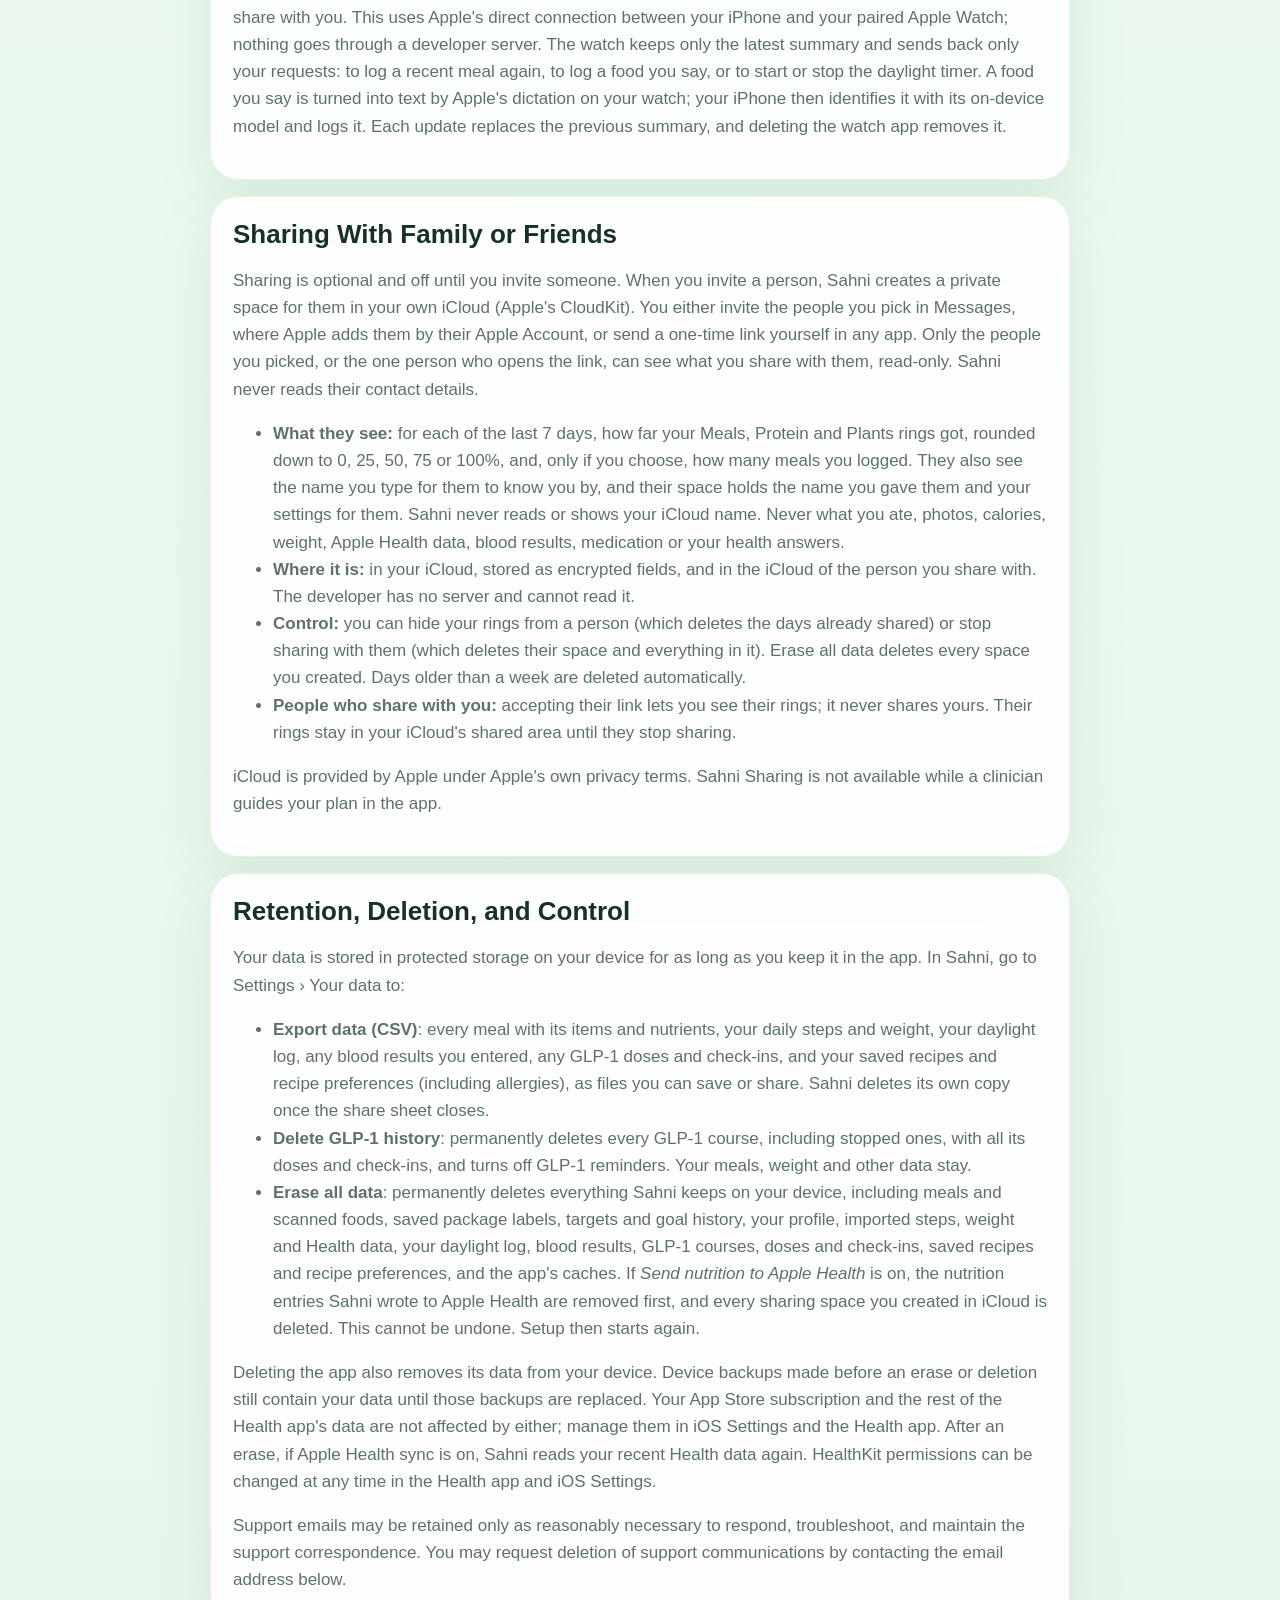
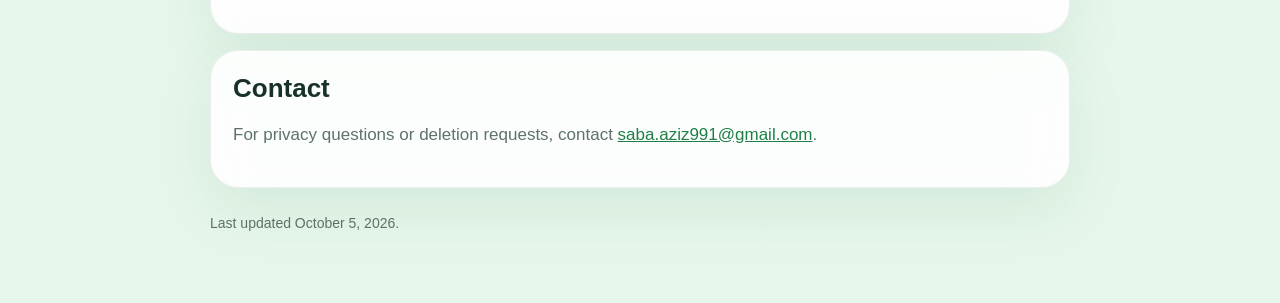
==== commit 5b48e299: "Privacy: sharing invites in Messages (people you pick) or by one-time link Co-Authored-By: Claude Op" ====
--- a/legal-site/privacy/index.html
+++ b/legal-site/privacy/index.html
@@ -103,7 +103,7 @@
         <article class="card">
           <h2>Sharing With Family or Friends</h2>
           <p>
-            Sharing is optional and off until you invite someone. When you invite a person, Sahni creates a private space for them in your own iCloud (Apple's CloudKit) and a one-time link that you send yourself. Only the person who opens that link can see what you share with them, read-only.
+            Sharing is optional and off until you invite someone. When you invite a person, Sahni creates a private space for them in your own iCloud (Apple's CloudKit). You either invite the people you pick in Messages, where Apple adds them by their Apple Account, or send a one-time link yourself in any app. Only the people you picked, or the one person who opens the link, can see what you share with them, read-only. Sahni never reads their contact details.
           </p>
           <ul>
             <li><strong>What they see:</strong> for each of the last 7 days, how far your Meals, Protein and Plants rings got, rounded down to 0, 25, 50, 75 or 100%, and, only if you choose, how many meals you logged. They also see the name you type for them to know you by, and their space holds the name you gave them and your settings for them. Sahni never reads or shows your iCloud name. Never what you ate, photos, calories, weight, Apple Health data, blood results, medication or your health answers.</li>
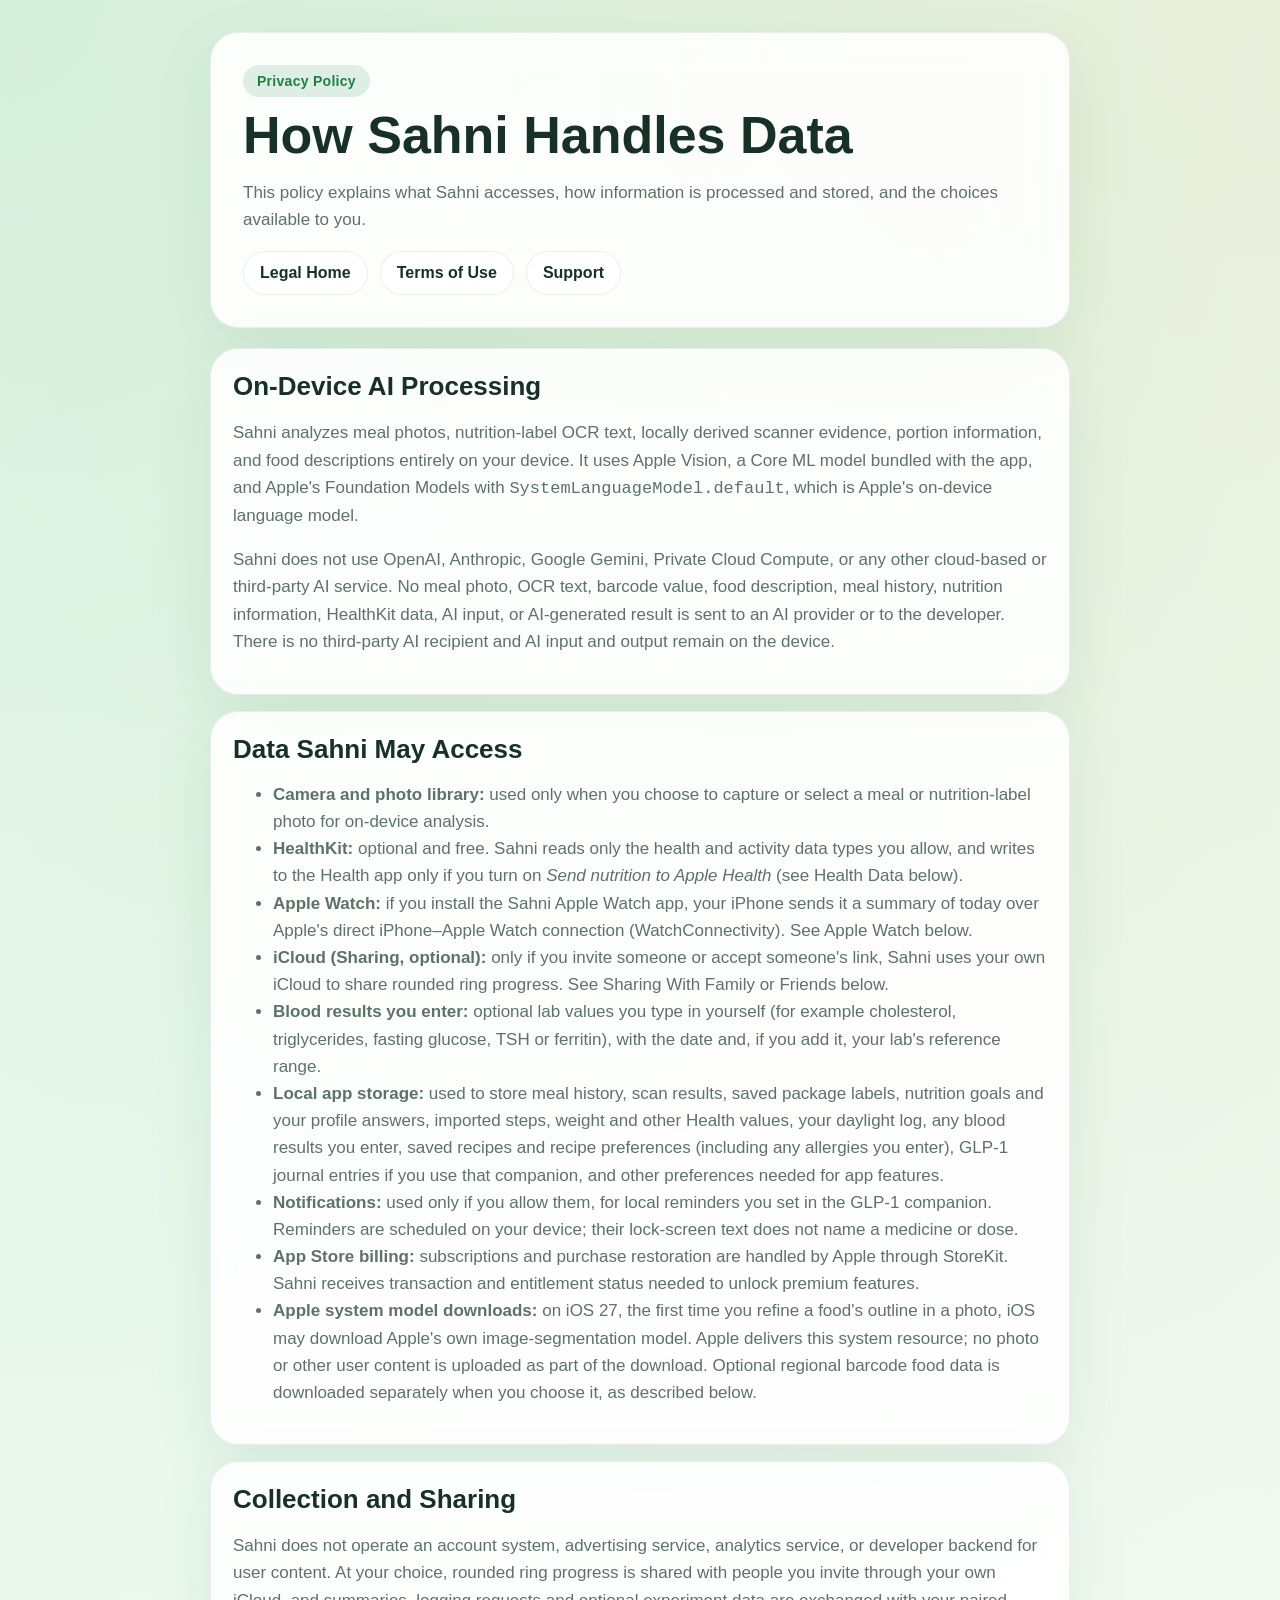
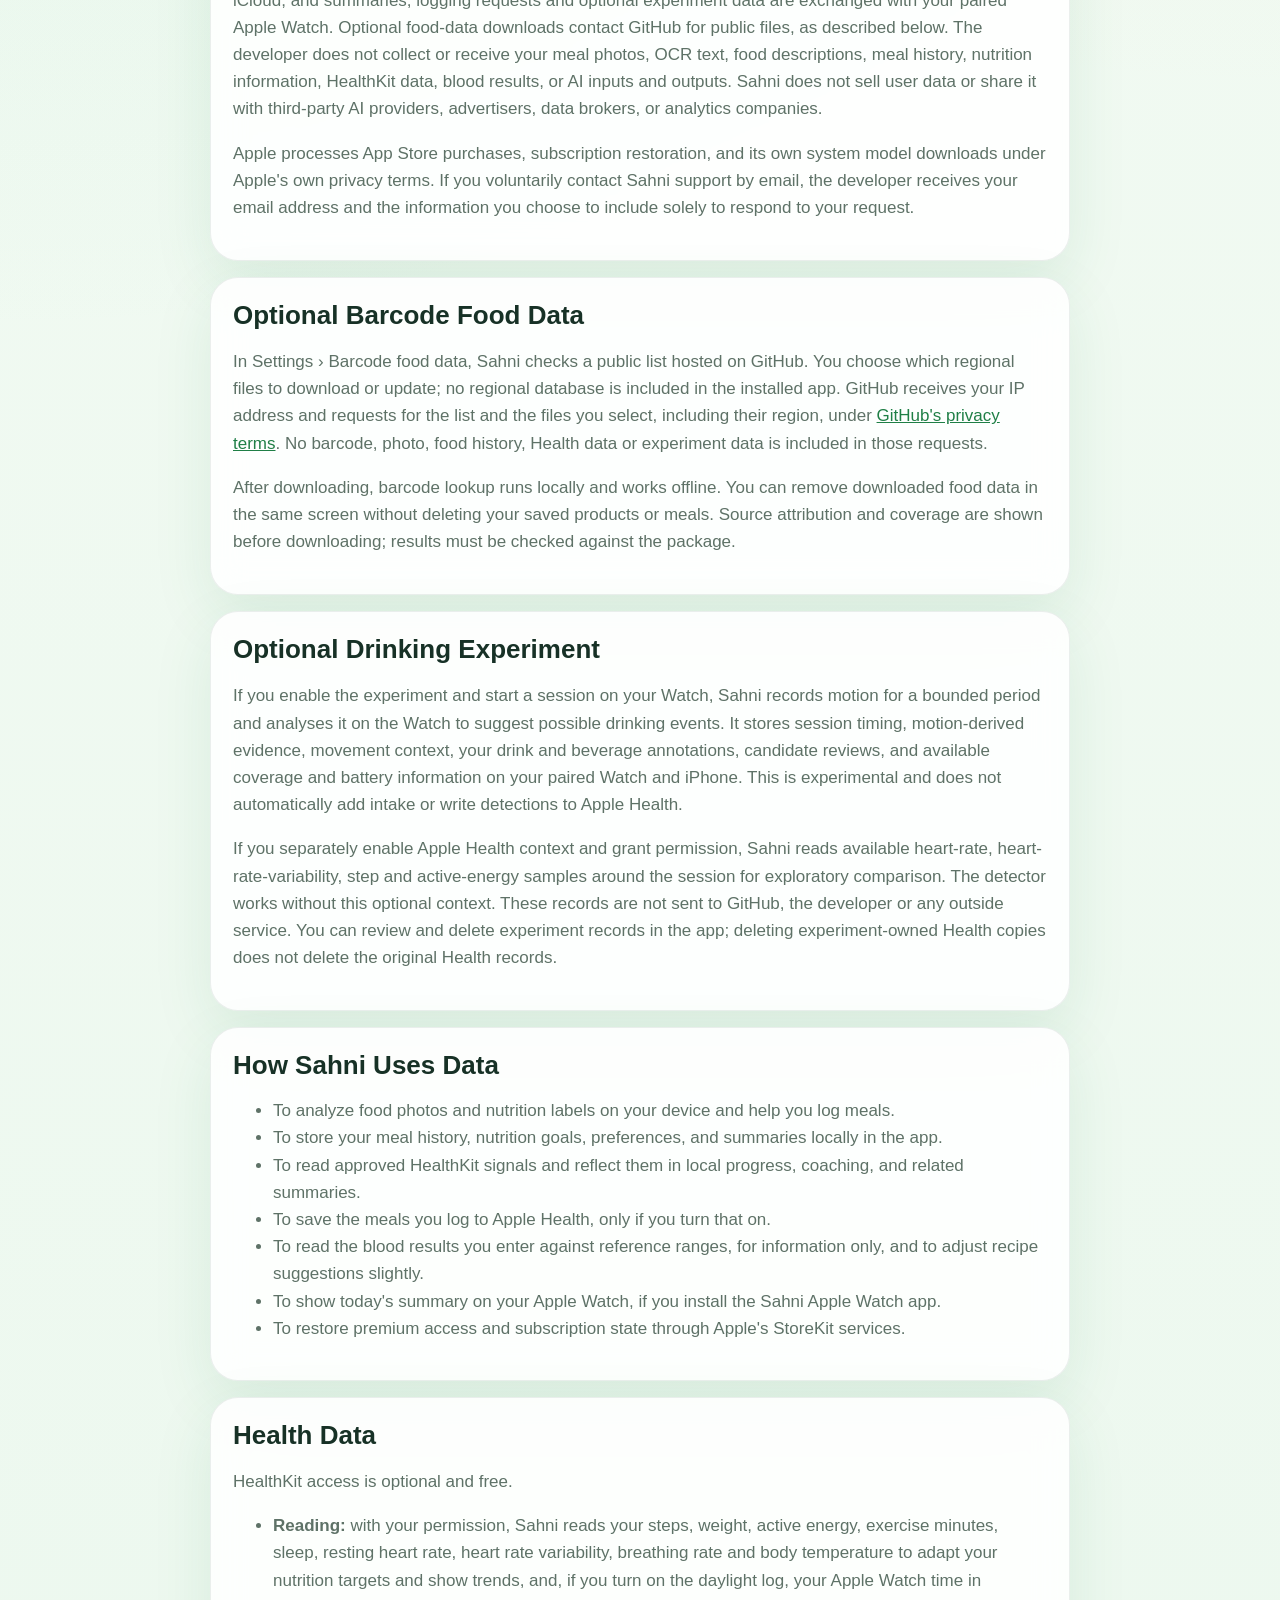
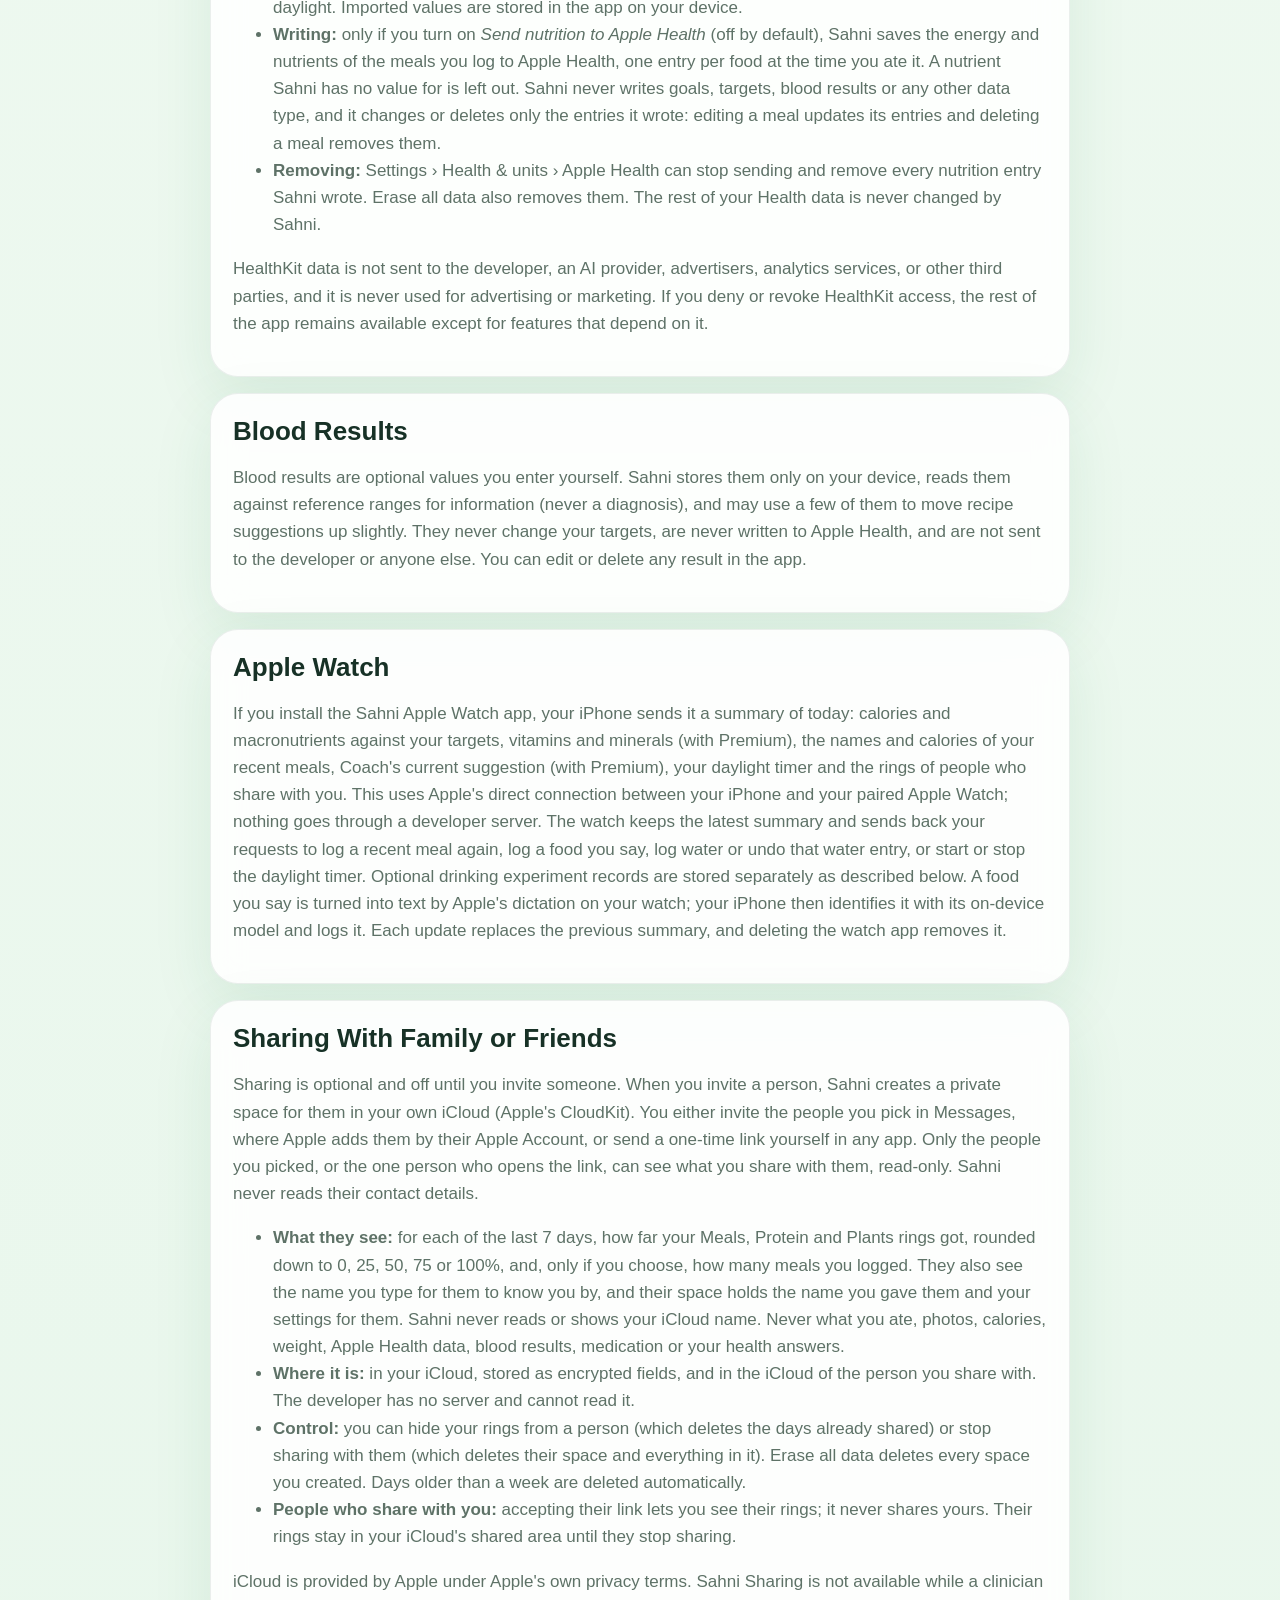
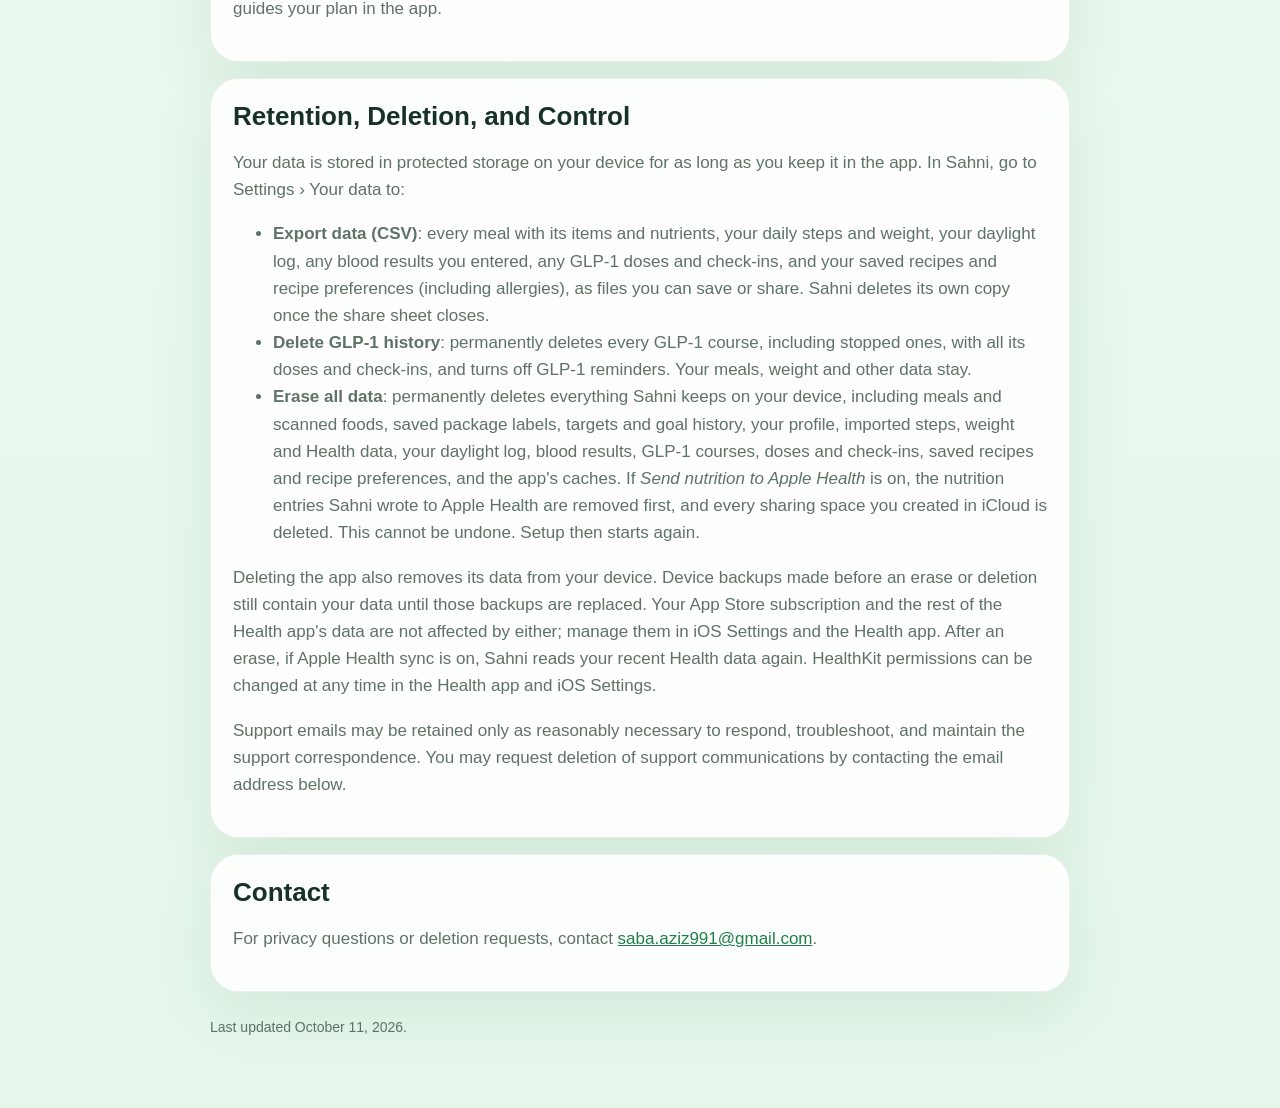
==== commit c470e3cf: "Clarify optional local drinking experiments and GitHub food-data downloads" ====
--- a/legal-site/privacy/index.html
+++ b/legal-site/privacy/index.html
@@ -44,18 +44,30 @@
             <li><strong>Local app storage:</strong> used to store meal history, scan results, saved package labels, nutrition goals and your profile answers, imported steps, weight and other Health values, your daylight log, any blood results you enter, saved recipes and recipe preferences (including any allergies you enter), GLP-1 journal entries if you use that companion, and other preferences needed for app features.</li>
             <li><strong>Notifications:</strong> used only if you allow them, for local reminders you set in the GLP-1 companion. Reminders are scheduled on your device; their lock-screen text does not name a medicine or dose.</li>
             <li><strong>App Store billing:</strong> subscriptions and purchase restoration are handled by Apple through StoreKit. Sahni receives transaction and entitlement status needed to unlock premium features.</li>
-            <li><strong>Apple system model downloads:</strong> on iOS 27, the first time you refine a food's outline in a photo, iOS may download Apple's own image-segmentation model. Apple delivers this system resource; no photo or other user content is uploaded as part of the download. Sahni itself does not download catalogs, model packs, or other content.</li>
+            <li><strong>Apple system model downloads:</strong> on iOS 27, the first time you refine a food's outline in a photo, iOS may download Apple's own image-segmentation model. Apple delivers this system resource; no photo or other user content is uploaded as part of the download. Optional regional barcode food data is downloaded separately when you choose it, as described below.</li>
           </ul>
         </article>
 
         <article class="card">
           <h2>Collection and Sharing</h2>
           <p>
-            Sahni does not operate an account system, advertising service, analytics service, or developer backend for user content. The only data that leaves your device does so at your choice, through Apple: rounded ring progress you share with people you invite (through your own iCloud) and the summary sent to your own Apple Watch. The developer does not collect or receive your meal photos, OCR text, food descriptions, meal history, nutrition information, HealthKit data, blood results, or AI inputs and outputs. Sahni does not sell user data or share it with third-party AI providers, advertisers, data brokers, or analytics companies.
+            Sahni does not operate an account system, advertising service, analytics service, or developer backend for user content. At your choice, rounded ring progress is shared with people you invite through your own iCloud, and summaries, logging requests and optional experiment data are exchanged with your paired Apple Watch. Optional food-data downloads contact GitHub for public files, as described below. The developer does not collect or receive your meal photos, OCR text, food descriptions, meal history, nutrition information, HealthKit data, blood results, or AI inputs and outputs. Sahni does not sell user data or share it with third-party AI providers, advertisers, data brokers, or analytics companies.
           </p>
           <p>
             Apple processes App Store purchases, subscription restoration, and its own system model downloads under Apple's own privacy terms. If you voluntarily contact Sahni support by email, the developer receives your email address and the information you choose to include solely to respond to your request.
           </p>
+        </article>
+
+        <article class="card">
+          <h2>Optional Barcode Food Data</h2>
+          <p>In Settings &rsaquo; Barcode food data, Sahni checks a public list hosted on GitHub. You choose which regional files to download or update; no regional database is included in the installed app. GitHub receives your IP address and requests for the list and the files you select, including their region, under <a href="https://docs.github.com/en/site-policy/privacy-policies/github-general-privacy-statement">GitHub's privacy terms</a>. No barcode, photo, food history, Health data or experiment data is included in those requests.</p>
+          <p>After downloading, barcode lookup runs locally and works offline. You can remove downloaded food data in the same screen without deleting your saved products or meals. Source attribution and coverage are shown before downloading; results must be checked against the package.</p>
+        </article>
+
+        <article class="card">
+          <h2>Optional Drinking Experiment</h2>
+          <p>If you enable the experiment and start a session on your Watch, Sahni records motion for a bounded period and analyses it on the Watch to suggest possible drinking events. It stores session timing, motion-derived evidence, movement context, your drink and beverage annotations, candidate reviews, and available coverage and battery information on your paired Watch and iPhone. This is experimental and does not automatically add intake or write detections to Apple Health.</p>
+          <p>If you separately enable Apple Health context and grant permission, Sahni reads available heart-rate, heart-rate-variability, step and active-energy samples around the session for exploratory comparison. The detector works without this optional context. These records are not sent to GitHub, the developer or any outside service. You can review and delete experiment records in the app; deleting experiment-owned Health copies does not delete the original Health records.</p>
         </article>
 
         <article class="card">
@@ -96,7 +108,7 @@
         <article class="card">
           <h2>Apple Watch</h2>
           <p>
-            If you install the Sahni Apple Watch app, your iPhone sends it a summary of today: calories and macronutrients against your targets, vitamins and minerals (with Premium), the names and calories of your recent meals, Coach's current suggestion (with Premium), your daylight timer and the rings of people who share with you. This uses Apple's direct connection between your iPhone and your paired Apple Watch; nothing goes through a developer server. The watch keeps only the latest summary and sends back only your requests: to log a recent meal again, to log a food you say, or to start or stop the daylight timer. A food you say is turned into text by Apple's dictation on your watch; your iPhone then identifies it with its on-device model and logs it. Each update replaces the previous summary, and deleting the watch app removes it.
+            If you install the Sahni Apple Watch app, your iPhone sends it a summary of today: calories and macronutrients against your targets, vitamins and minerals (with Premium), the names and calories of your recent meals, Coach's current suggestion (with Premium), your daylight timer and the rings of people who share with you. This uses Apple's direct connection between your iPhone and your paired Apple Watch; nothing goes through a developer server. The watch keeps the latest summary and sends back your requests to log a recent meal again, log a food you say, log water or undo that water entry, or start or stop the daylight timer. Optional drinking experiment records are stored separately as described below. A food you say is turned into text by Apple's dictation on your watch; your iPhone then identifies it with its on-device model and logs it. Each update replaces the previous summary, and deleting the watch app removes it.
           </p>
         </article>
 
@@ -142,7 +154,7 @@
         </article>
       </section>
 
-      <p class="footer">Last updated October 5, 2026.</p>
+      <p class="footer">Last updated October 11, 2026.</p>
     </main>
   </body>
 </html>
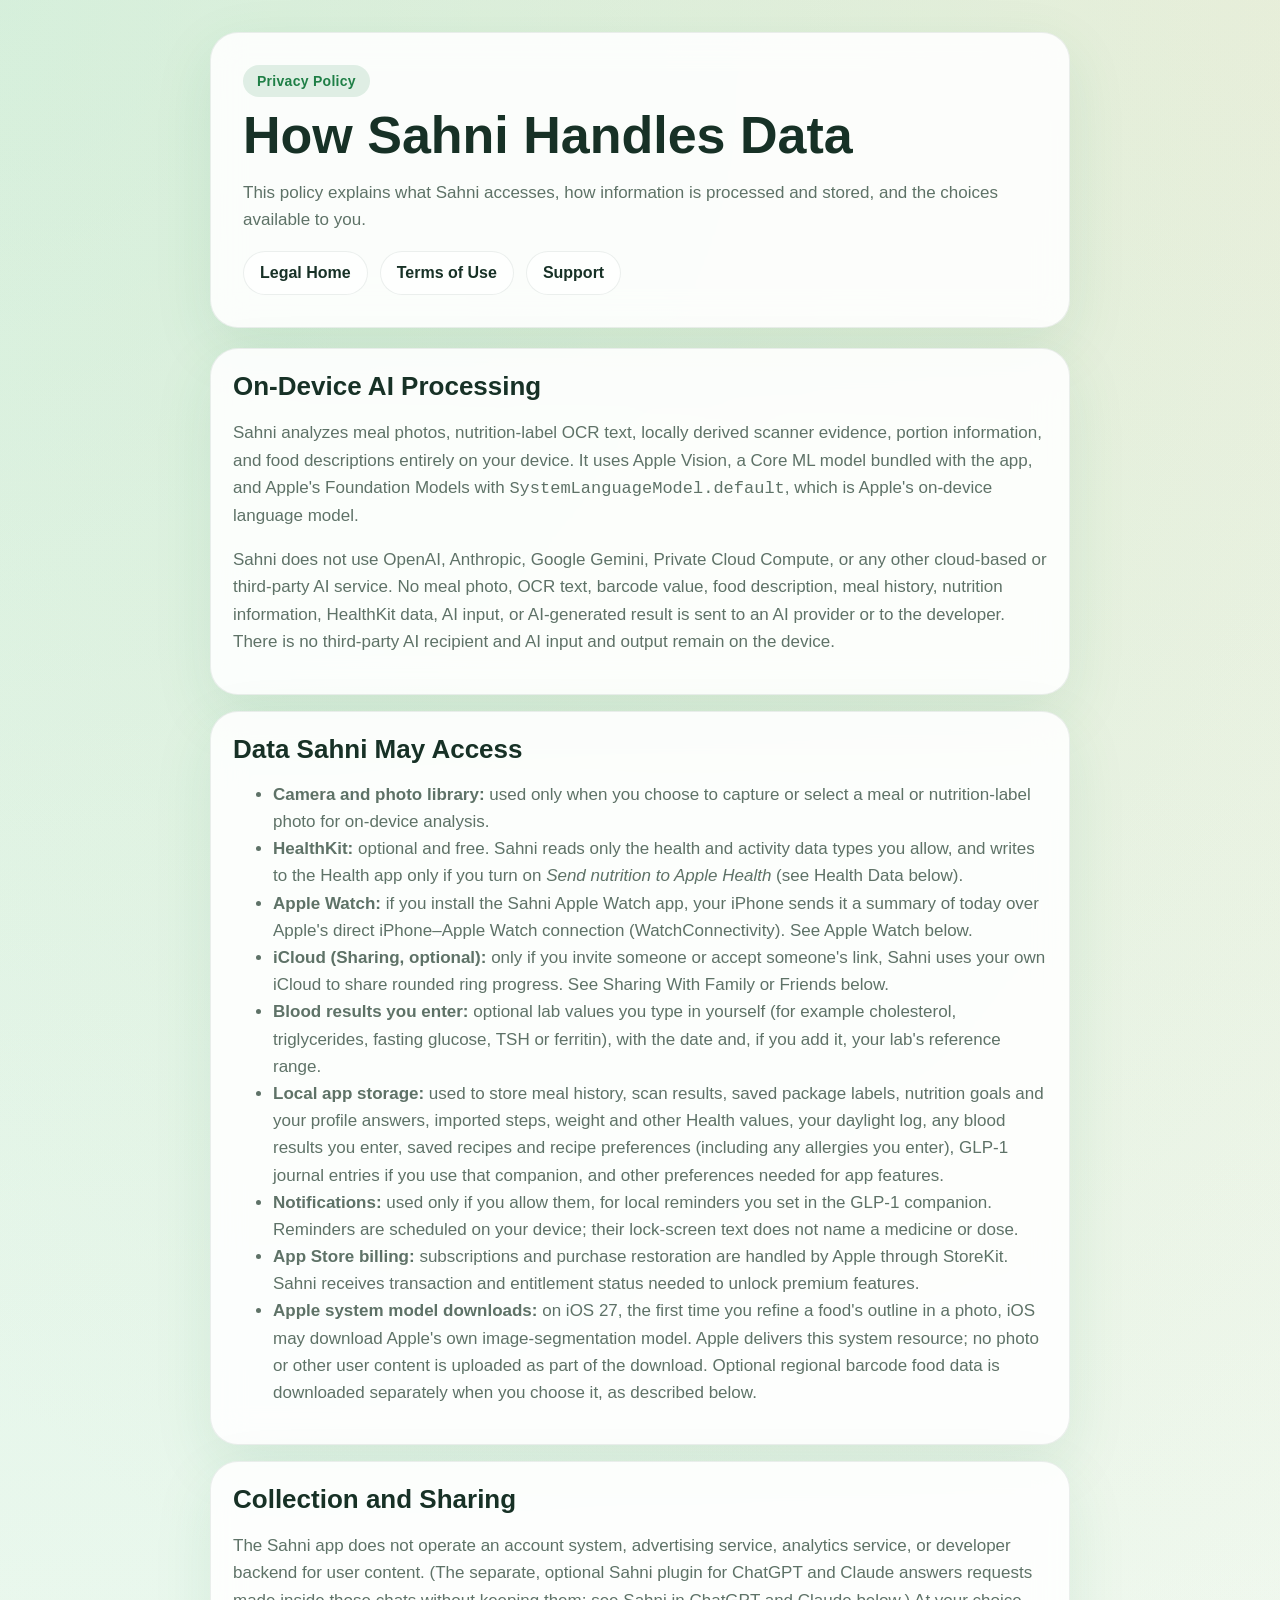
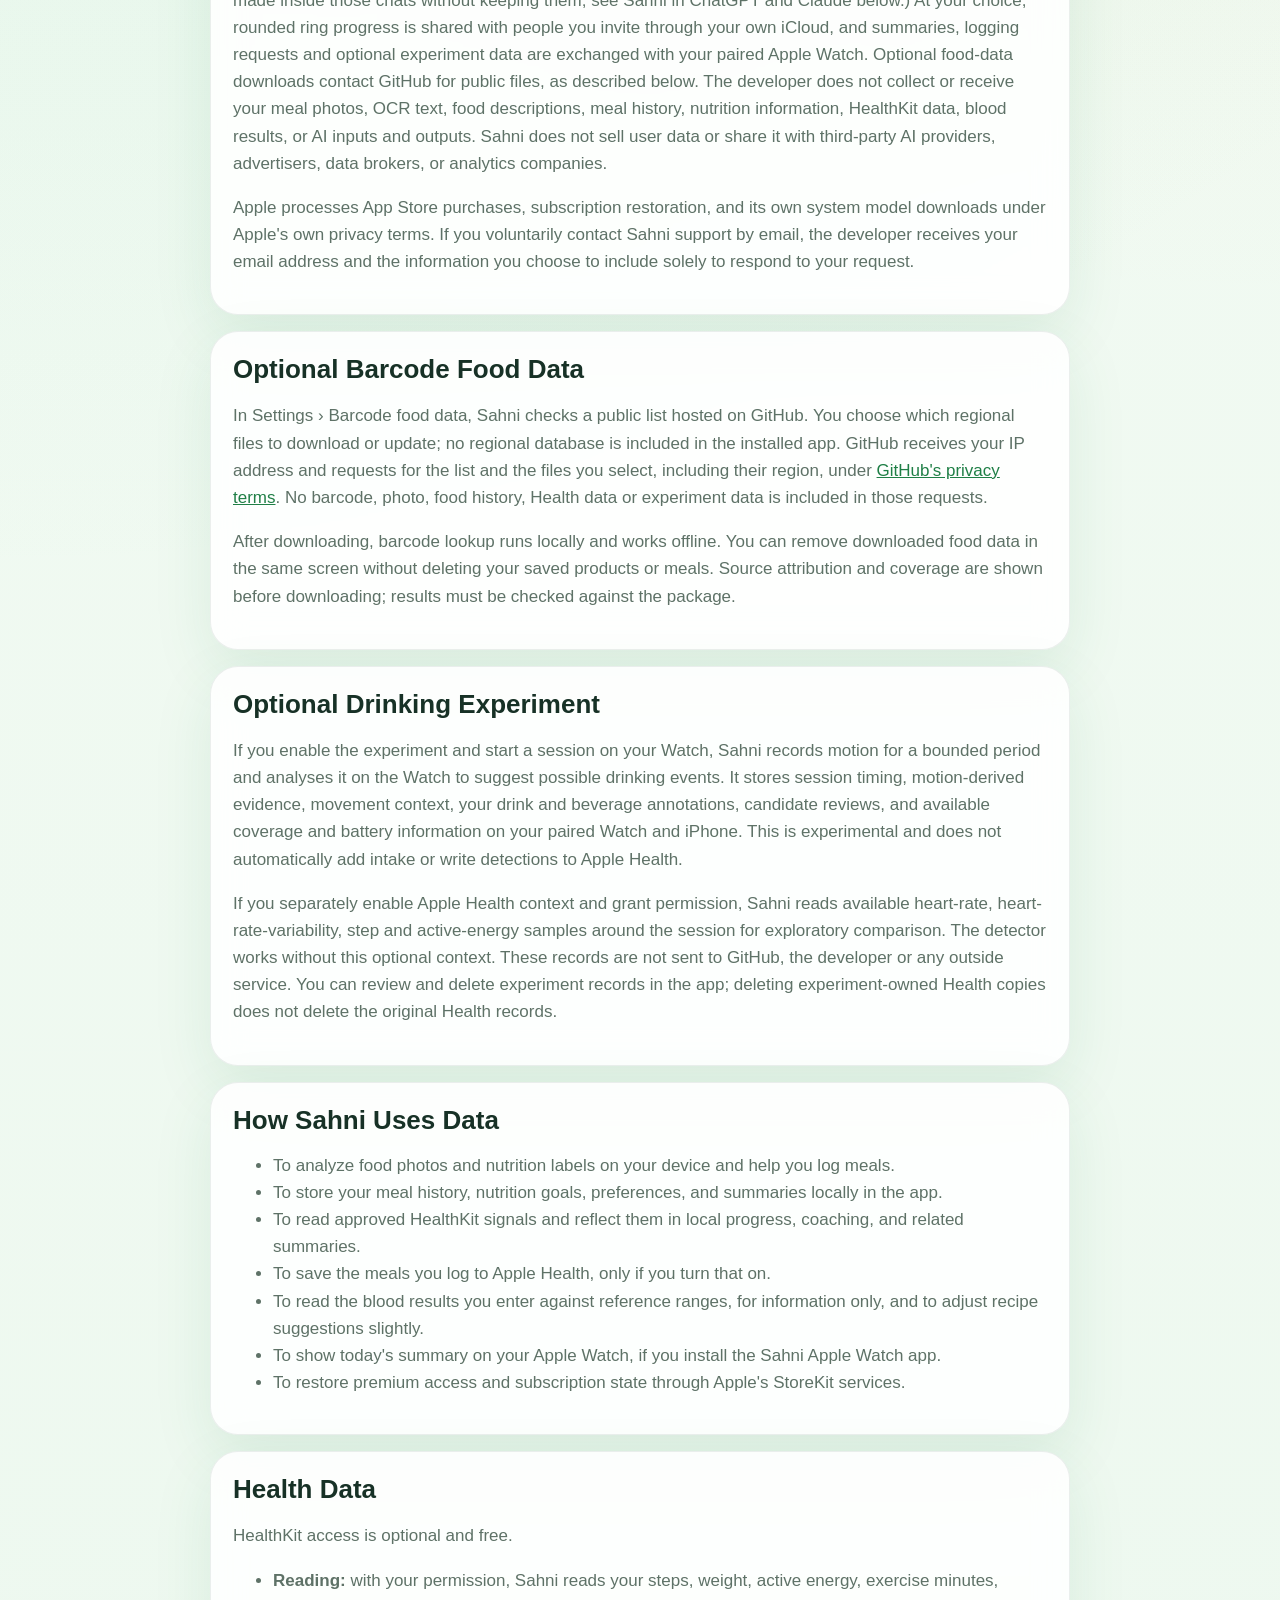
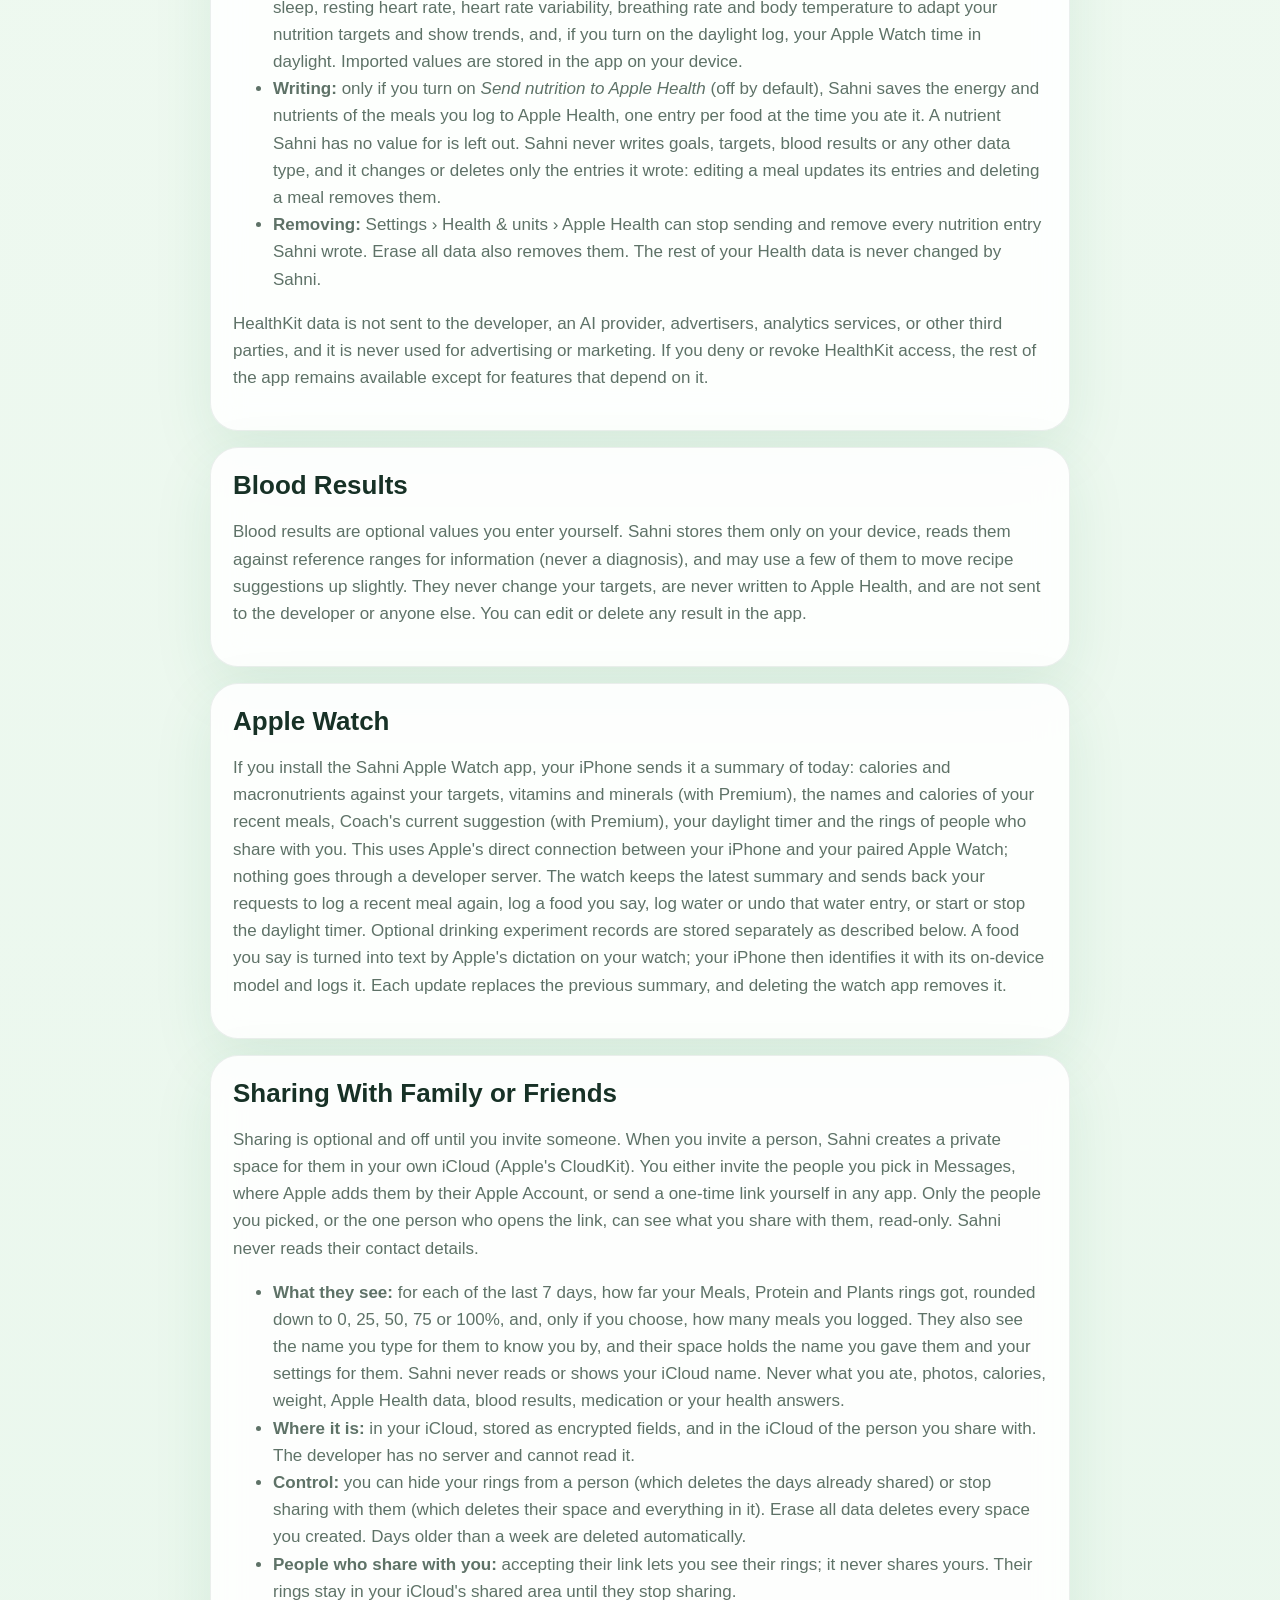
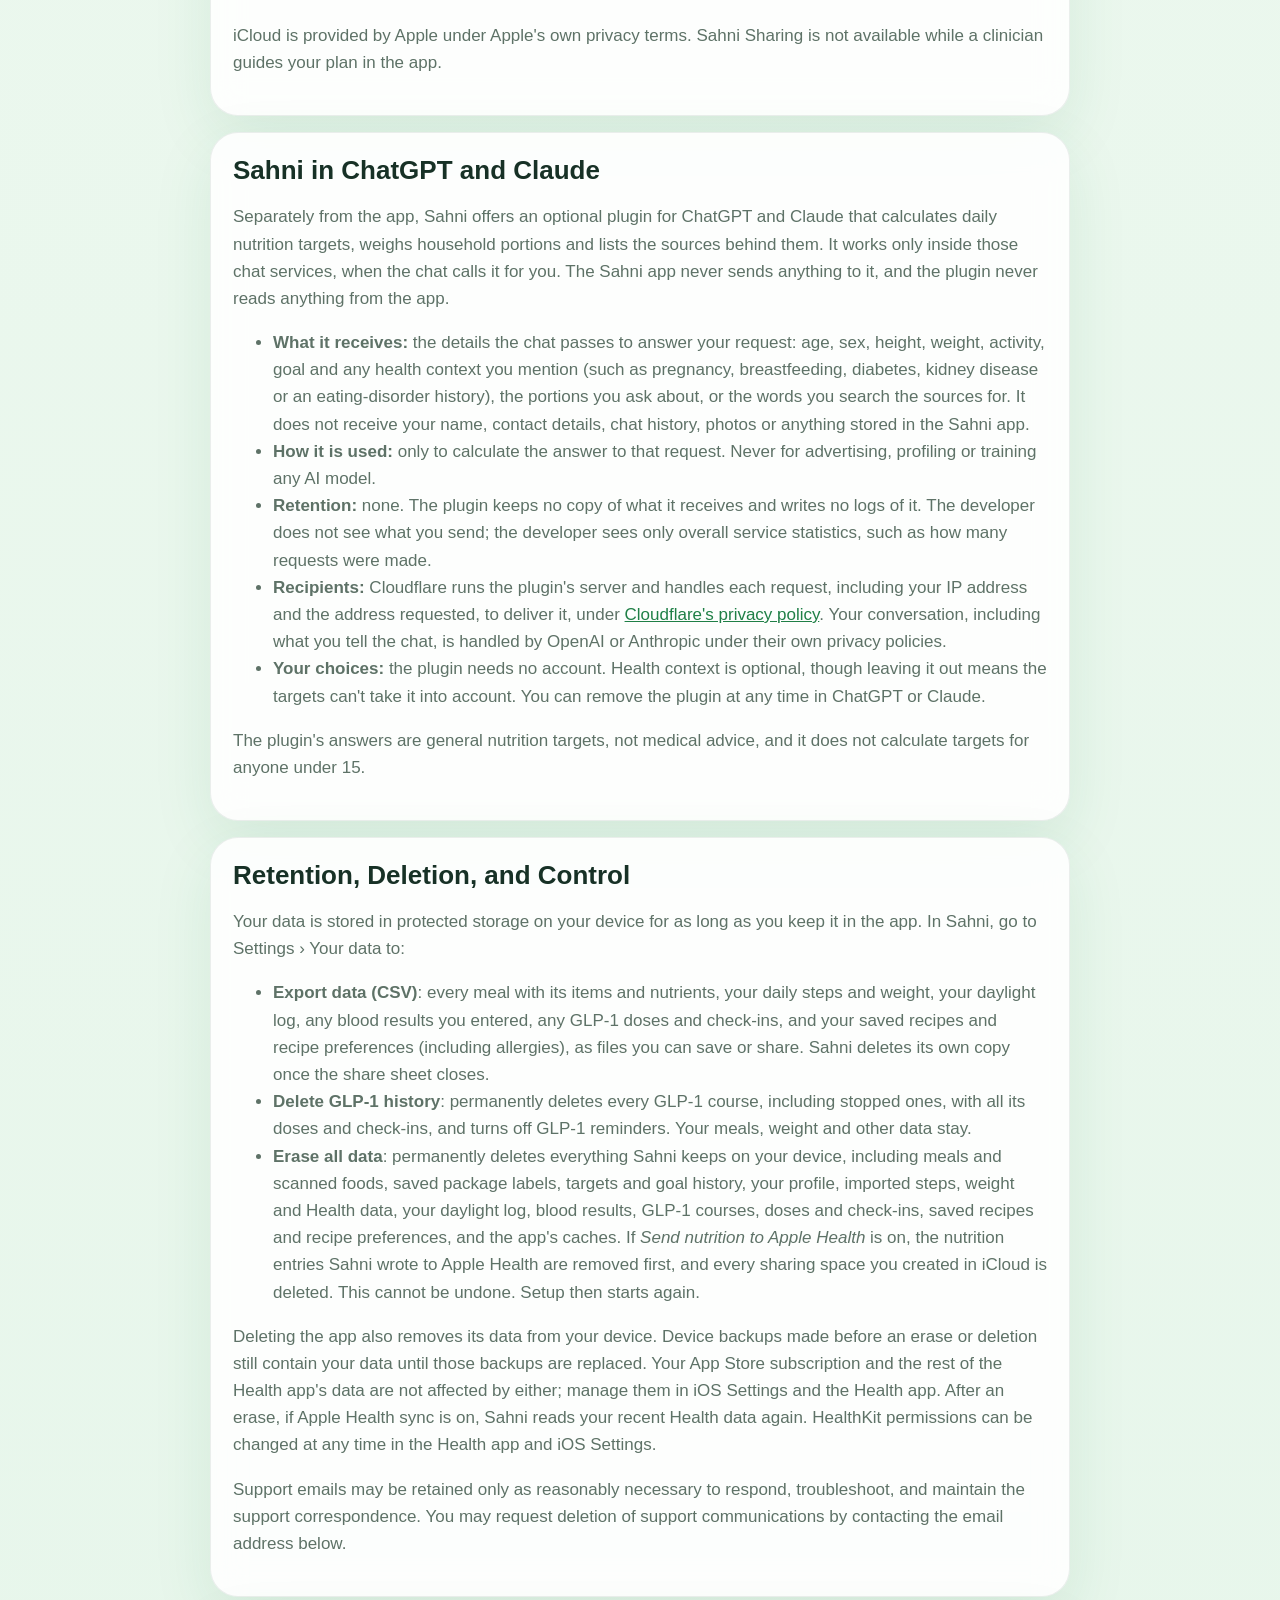
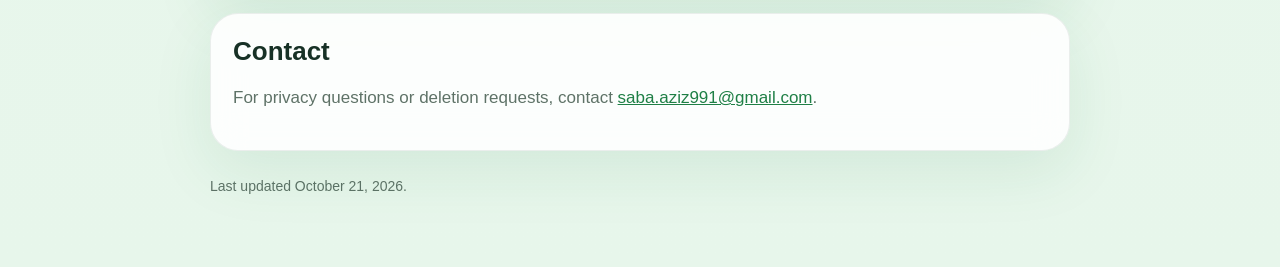
==== commit bc5b47a9: "Privacy: the optional Sahni plugin for ChatGPT and Claude (what it receives, no retention, recipient" ====
--- a/legal-site/privacy/index.html
+++ b/legal-site/privacy/index.html
@@ -51,7 +51,7 @@
         <article class="card">
           <h2>Collection and Sharing</h2>
           <p>
-            Sahni does not operate an account system, advertising service, analytics service, or developer backend for user content. At your choice, rounded ring progress is shared with people you invite through your own iCloud, and summaries, logging requests and optional experiment data are exchanged with your paired Apple Watch. Optional food-data downloads contact GitHub for public files, as described below. The developer does not collect or receive your meal photos, OCR text, food descriptions, meal history, nutrition information, HealthKit data, blood results, or AI inputs and outputs. Sahni does not sell user data or share it with third-party AI providers, advertisers, data brokers, or analytics companies.
+            The Sahni app does not operate an account system, advertising service, analytics service, or developer backend for user content. (The separate, optional Sahni plugin for ChatGPT and Claude answers requests made inside those chats without keeping them; see Sahni in ChatGPT and Claude below.) At your choice, rounded ring progress is shared with people you invite through your own iCloud, and summaries, logging requests and optional experiment data are exchanged with your paired Apple Watch. Optional food-data downloads contact GitHub for public files, as described below. The developer does not collect or receive your meal photos, OCR text, food descriptions, meal history, nutrition information, HealthKit data, blood results, or AI inputs and outputs. Sahni does not sell user data or share it with third-party AI providers, advertisers, data brokers, or analytics companies.
           </p>
           <p>
             Apple processes App Store purchases, subscription restoration, and its own system model downloads under Apple's own privacy terms. If you voluntarily contact Sahni support by email, the developer receives your email address and the information you choose to include solely to respond to your request.
@@ -128,6 +128,23 @@
           </p>
         </article>
 
+        <article class="card" id="chat-apps">
+          <h2>Sahni in ChatGPT and Claude</h2>
+          <p>
+            Separately from the app, Sahni offers an optional plugin for ChatGPT and Claude that calculates daily nutrition targets, weighs household portions and lists the sources behind them. It works only inside those chat services, when the chat calls it for you. The Sahni app never sends anything to it, and the plugin never reads anything from the app.
+          </p>
+          <ul>
+            <li><strong>What it receives:</strong> the details the chat passes to answer your request: age, sex, height, weight, activity, goal and any health context you mention (such as pregnancy, breastfeeding, diabetes, kidney disease or an eating-disorder history), the portions you ask about, or the words you search the sources for. It does not receive your name, contact details, chat history, photos or anything stored in the Sahni app.</li>
+            <li><strong>How it is used:</strong> only to calculate the answer to that request. Never for advertising, profiling or training any AI model.</li>
+            <li><strong>Retention:</strong> none. The plugin keeps no copy of what it receives and writes no logs of it. The developer does not see what you send; the developer sees only overall service statistics, such as how many requests were made.</li>
+            <li><strong>Recipients:</strong> Cloudflare runs the plugin's server and handles each request, including your IP address and the address requested, to deliver it, under <a href="https://www.cloudflare.com/privacypolicy/">Cloudflare's privacy policy</a>. Your conversation, including what you tell the chat, is handled by OpenAI or Anthropic under their own privacy policies.</li>
+            <li><strong>Your choices:</strong> the plugin needs no account. Health context is optional, though leaving it out means the targets can't take it into account. You can remove the plugin at any time in ChatGPT or Claude.</li>
+          </ul>
+          <p>
+            The plugin's answers are general nutrition targets, not medical advice, and it does not calculate targets for anyone under 15.
+          </p>
+        </article>
+
         <article class="card">
           <h2>Retention, Deletion, and Control</h2>
           <p>
@@ -154,7 +171,7 @@
         </article>
       </section>
 
-      <p class="footer">Last updated October 11, 2026.</p>
+      <p class="footer">Last updated October 21, 2026.</p>
     </main>
   </body>
 </html>
